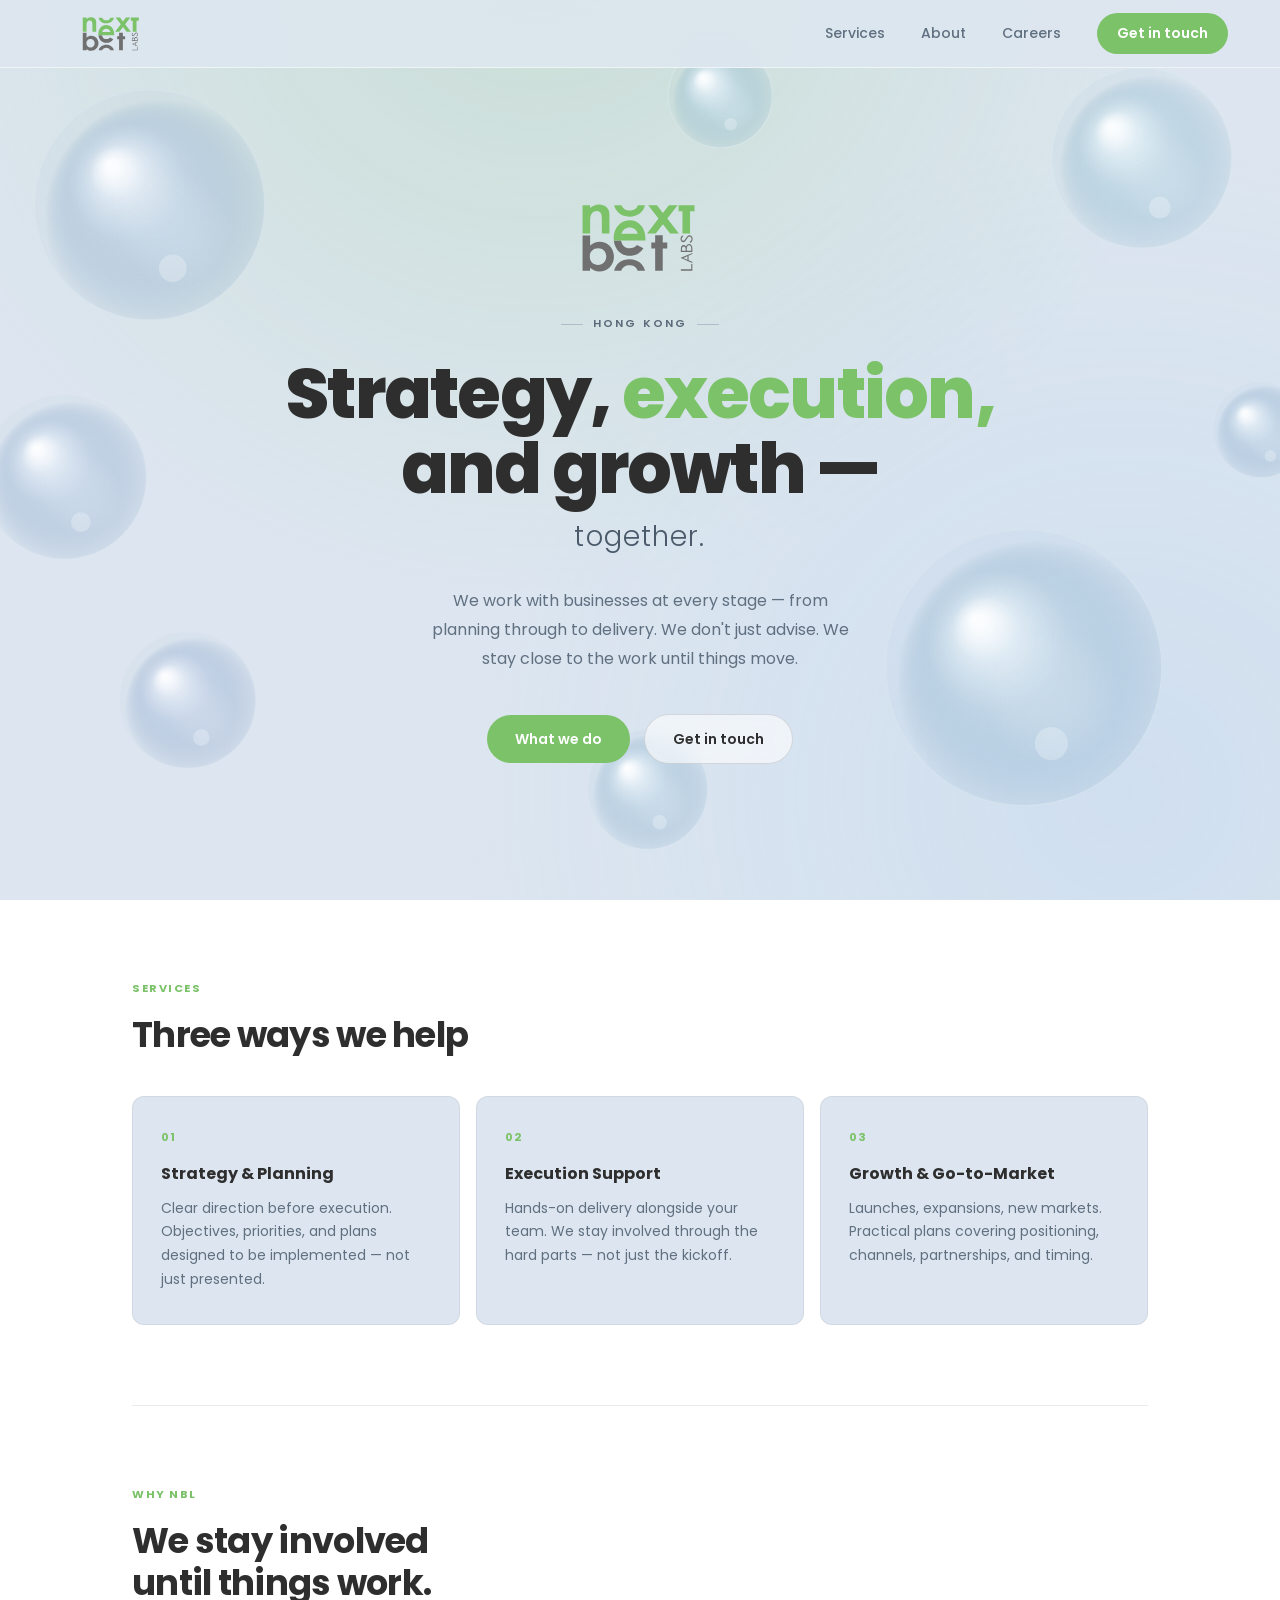
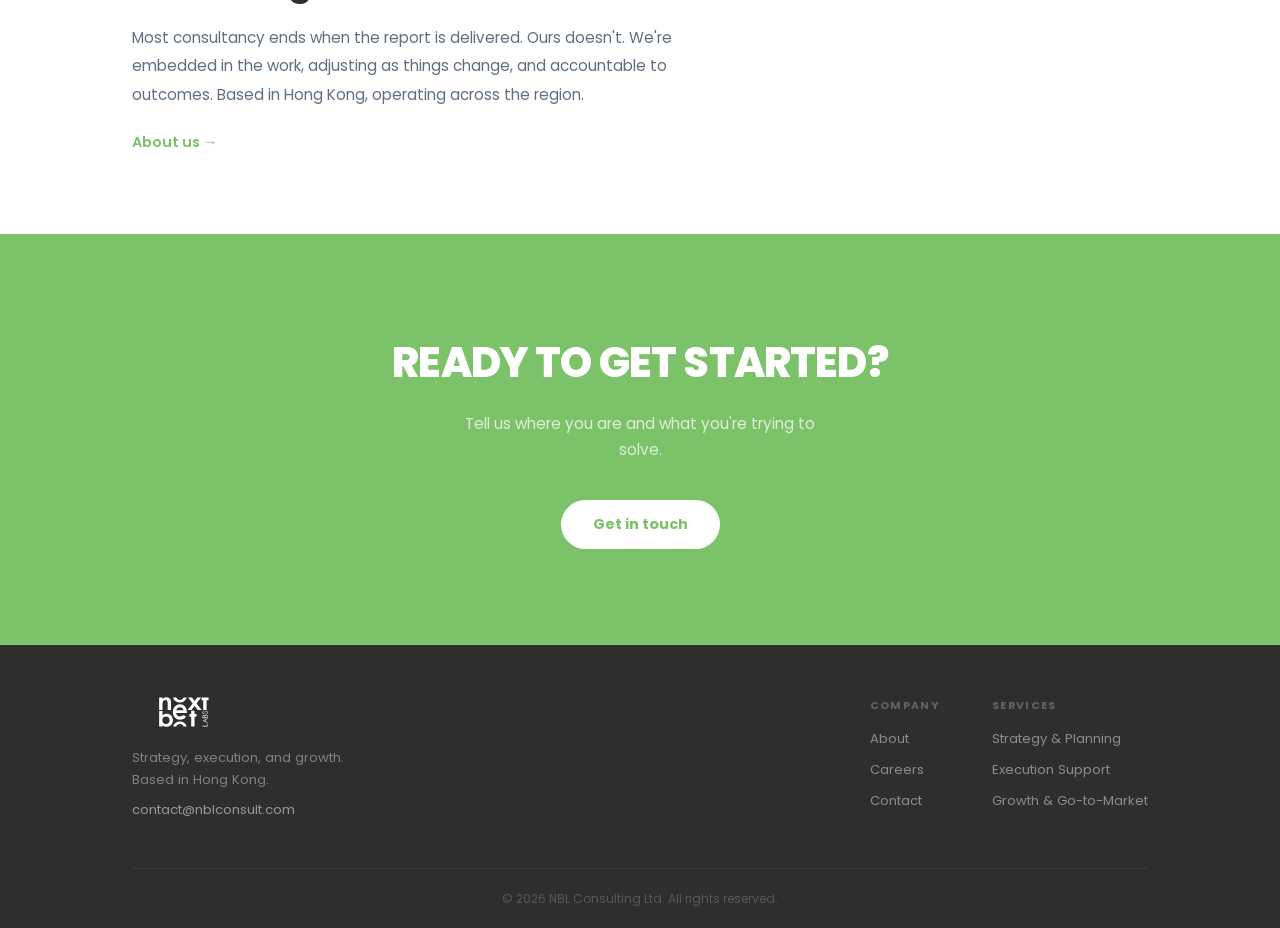
==== index.html @ bd7c8e40 "Update logo path to local assets" ====
<!DOCTYPE html>
<html lang="en">
<head>
<meta charset="UTF-8">
<meta name="viewport" content="width=device-width, initial-scale=1.0">
<title>NBL Consulting — Strategy, Execution & Growth</title>
<link rel="preconnect" href="https://fonts.googleapis.com">
<link href="https://fonts.googleapis.com/css2?family=Poppins:wght@300;400;500;600;700;800&display=swap" rel="stylesheet">
<style>
*, *::before, *::after { box-sizing: border-box; margin: 0; padding: 0; }
html { font-size: 16px; scroll-behavior: smooth; }
:root {
  --green: #7BC269;
  --green-dark: #5da64f;
  --charcoal: #2e2e2e;
  --grey: #607080;
  --light-bg: #dde6f0;
  --border: rgba(0,0,0,0.08);
  --nav-h: 68px;
}
body {
  font-family: 'Poppins', -apple-system, BlinkMacSystemFont, sans-serif;
  background: #fff;
  color: var(--charcoal);
  -webkit-font-smoothing: antialiased;
  line-height: 1.6;
  overflow-x: hidden;
}
a { color: inherit; text-decoration: none; }

/* NAV */
.nav {
  position: fixed; top: 0; left: 0; right: 0;
  height: var(--nav-h); display: flex; align-items: center;
  justify-content: space-between; padding: 0 52px;
  background: rgba(221,230,240,0.88);
  backdrop-filter: blur(18px); -webkit-backdrop-filter: blur(18px);
  border-bottom: 1px solid rgba(255,255,255,0.55); z-index: 100;
}
.nav-logo img { height: 34px; width: auto; display: block; }
.nav-right { display: flex; align-items: center; gap: 36px; }
.nav-right a { font-size: 0.875rem; font-weight: 500; color: #607080; transition: color 0.2s; }
.nav-right a:hover, .nav-right a.active { color: var(--charcoal); }
.nav-cta {
  color: #fff !important; background: var(--green);
  padding: 9px 20px; border-radius: 50px; font-weight: 600 !important;
  transition: background 0.2s, transform 0.15s;
}
.nav-cta:hover { background: var(--green-dark) !important; transform: translateY(-1px); }
.nav-toggle {
  display: none; flex-direction: column; gap: 5px;
  background: none; border: none; cursor: pointer; padding: 4px;
}
.nav-toggle span { display: block; width: 22px; height: 2px; background: var(--charcoal); border-radius: 1px; transition: 0.3s; }
.mobile-menu {
  display: none; position: fixed; top: var(--nav-h); left: 0; right: 0;
  background: rgba(221,230,240,0.97); backdrop-filter: blur(18px);
  border-bottom: 1px solid var(--border);
  padding: 24px 32px; flex-direction: column; gap: 16px; z-index: 99;
}
.mobile-menu.open { display: flex; }
.mobile-menu a { font-size: 1rem; font-weight: 500; color: var(--charcoal); padding: 8px 0; border-bottom: 1px solid var(--border); }
.mobile-menu .nav-cta { display: inline-block; text-align: center; margin-top: 8px; border-radius: 50px; }

/* LAYOUT */
.wrap { max-width: 1120px; margin: 0 auto; padding: 0 52px; }

/* HERO */
.hero {
  position: relative; min-height: 100vh;
  padding-top: var(--nav-h); display: flex;
  align-items: center; text-align: center;
  background: var(--light-bg); overflow: hidden;
}
#bubble-canvas {
  position: absolute; inset: 0; width: 100%; height: 100%;
  pointer-events: none; z-index: 0;
}
.hero-inner {
  position: relative; z-index: 1; width: 100%;
  padding: 80px 0; display: flex; flex-direction: column; align-items: center;
}
.hero-logo { margin-bottom: 36px; }
.hero-logo img { height: 68px; width: auto; }
.hero-eyebrow {
  font-size: 11px; font-weight: 600; letter-spacing: 0.2em;
  text-transform: uppercase; color: #5a6a7a; margin-bottom: 24px;
  display: flex; align-items: center; gap: 10px;
}
.hero-eyebrow::before, .hero-eyebrow::after {
  content: ''; display: block; width: 22px; height: 1px; background: #8a9aaa; opacity: 0.5;
}
.hero h1 {
  font-size: clamp(2.4rem, 5.5vw, 4.4rem);
  font-weight: 800; line-height: 1.06;
  letter-spacing: -0.025em; color: var(--charcoal); margin-bottom: 8px;
}
.hero h1 em { font-style: normal; color: var(--green); }
.hero-together {
  display: block; font-size: clamp(1.1rem, 2.2vw, 1.8rem);
  font-weight: 300; color: #4a5a6a;
  letter-spacing: 0.04em; margin-bottom: 28px;
}
.hero p {
  font-size: 1rem; color: var(--grey);
  max-width: 440px; line-height: 1.8; margin-bottom: 40px;
}
.hero-links { display: flex; gap: 14px; align-items: center; justify-content: center; }
.btn-green {
  font-size: 0.875rem; font-weight: 600; color: #fff;
  background: var(--green); padding: 13px 28px; border-radius: 50px;
  transition: background 0.2s, transform 0.15s; display: inline-block;
}
.btn-green:hover { background: var(--green-dark); transform: translateY(-1px); }
.btn-outline {
  font-size: 0.875rem; font-weight: 600; color: var(--charcoal);
  background: rgba(255,255,255,0.6); border: 1px solid rgba(0,0,0,0.12);
  padding: 13px 28px; border-radius: 50px;
  transition: background 0.2s, transform 0.15s; display: inline-block;
  backdrop-filter: blur(8px);
}
.btn-outline:hover { background: rgba(255,255,255,0.92); transform: translateY(-1px); }

/* CONTENT */
.content-area { background: #fff; }
.section { padding: 80px 0; border-bottom: 1px solid var(--border); }
.section:last-of-type { border-bottom: none; }
.section-label {
  font-size: 0.7rem; font-weight: 700; letter-spacing: 0.14em;
  text-transform: uppercase; color: var(--green); margin-bottom: 16px;
}
.section h2 {
  font-size: clamp(1.5rem, 3vw, 2.2rem); font-weight: 700;
  letter-spacing: -0.02em; line-height: 1.2; color: var(--charcoal); margin-bottom: 20px;
}
.service-list { display: grid; grid-template-columns: repeat(3,1fr); gap: 16px; margin-top: 40px; }
.service-item {
  background: var(--light-bg); border: 1px solid rgba(0,0,0,0.06);
  padding: 32px 28px; border-radius: 12px;
  transition: transform 0.2s, box-shadow 0.2s; display: block;
}
.service-item:hover { transform: translateY(-3px); box-shadow: 0 12px 32px rgba(0,0,0,0.08); }
.service-num { font-size: 0.7rem; font-weight: 700; letter-spacing: 0.1em; color: var(--green); margin-bottom: 14px; }
.service-item h3 { font-size: 1rem; font-weight: 700; color: var(--charcoal); margin-bottom: 10px; }
.service-item p { font-size: 0.875rem; color: var(--grey); line-height: 1.7; }
.why-text { font-size: 0.95rem; color: var(--grey); line-height: 1.85; max-width: 560px; margin-bottom: 14px; }
.why-link { color: var(--green); font-weight: 600; font-size: 0.9rem; display: inline-block; margin-top: 8px; transition: opacity 0.2s; }
.why-link:hover { opacity: 0.75; }

/* CTA */
.cta-section { position: relative; background: var(--green); padding: 96px 0; text-align: center; overflow: hidden; }
.cta-inner { position: relative; z-index: 1; }
.cta-section h2 {
  font-size: clamp(1.8rem, 3.5vw, 2.6rem); font-weight: 800;
  color: #fff; letter-spacing: -0.02em; text-transform: uppercase; margin-bottom: 14px;
}
.cta-section p { color: rgba(255,255,255,0.75); font-size: 0.95rem; margin-bottom: 36px; max-width: 380px; margin-left: auto; margin-right: auto; line-height: 1.75; }
.btn-white {
  display: inline-block; background: #fff; color: var(--green);
  font-size: 0.9rem; font-weight: 700; padding: 13px 32px; border-radius: 50px;
  transition: opacity 0.2s, transform 0.15s;
}
.btn-white:hover { opacity: 0.92; transform: translateY(-1px); }

/* FOOTER */
.footer { background: var(--charcoal); padding: 52px 0 0; }
.footer-inner {
  display: flex; justify-content: space-between; align-items: flex-start;
  gap: 48px; padding-bottom: 48px;
  border-bottom: 1px solid rgba(255,255,255,0.08); flex-wrap: wrap;
}
.footer-logo img { height: 30px; width: auto; filter: brightness(0) invert(1); margin-bottom: 12px; }
.footer-brand p { color: rgba(255,255,255,0.4); font-size: 0.82rem; line-height: 1.7; max-width: 220px; }
.footer-brand a { color: rgba(255,255,255,0.5); font-size: 0.82rem; display: block; margin-top: 8px; transition: color 0.2s; }
.footer-brand a:hover { color: #fff; }
.footer-links { display: flex; gap: 52px; }
.footer-col { display: flex; flex-direction: column; gap: 10px; }
.footer-col-title { font-size: 0.68rem; font-weight: 700; letter-spacing: 0.12em; text-transform: uppercase; color: rgba(255,255,255,0.25); margin-bottom: 4px; }
.footer-col a { font-size: 0.82rem; color: rgba(255,255,255,0.45); transition: color 0.2s; }
.footer-col a:hover { color: #fff; }
.footer-bottom { padding: 20px 0; text-align: center; font-size: 0.75rem; color: rgba(255,255,255,0.2); }

/* RESPONSIVE */
@media (max-width: 900px) {
  .nav { padding: 0 24px; }
  .nav-right a:not(.nav-cta) { display: none; }
  .nav-toggle { display: flex; }
  .wrap { padding: 0 24px; }
  .hero h1 { font-size: 2.2rem; }
  .hero-together { font-size: 1.1rem; }
  .service-list { grid-template-columns: 1fr; }
  .footer-inner { flex-direction: column; gap: 32px; }
  .footer-links { flex-direction: column; gap: 24px; }
}
</style>
</head>
<body>

<nav class="nav">
  <a href="index.html" class="nav-logo">
    <img src="assets/NBL-SVG-colour.svg" alt="NBL Consulting">
  </a>
  <div class="nav-right">
    <a href="services.html">Services</a>
    <a href="about.html">About</a>
    <a href="careers.html">Careers</a>
    <a href="contact.html" class="nav-cta">Get in touch</a>
  </div>
  <button class="nav-toggle" aria-label="Menu">
    <span></span><span></span><span></span>
  </button>
</nav>
<div class="mobile-menu">
  <a href="services.html">Services</a>
  <a href="about.html">About</a>
  <a href="careers.html">Careers</a>
  <a href="contact.html" class="nav-cta">Get in touch</a>
</div>

<section class="hero">
  <canvas id="bubble-canvas"></canvas>
  <div class="wrap">
    <div class="hero-inner">
      <div class="hero-logo">
        <img src="assets/NBL-SVG-colour.svg" alt="NBL Consulting">
      </div>
      <div class="hero-eyebrow">Hong Kong</div>
      <h1>Strategy, <em>execution,</em><br>and growth —</h1>
      <span class="hero-together">together.</span>
      <p>We work with businesses at every stage — from planning through to delivery. We don't just advise. We stay close to the work until things move.</p>
      <div class="hero-links">
        <a href="services.html" class="btn-green">What we do</a>
        <a href="contact.html" class="btn-outline">Get in touch</a>
      </div>
    </div>
  </div>
</section>

<div class="content-area">
  <div class="wrap">
    <section class="section">
      <div class="section-label">Services</div>
      <h2>Three ways we help</h2>
      <div class="service-list">
        <a href="services.html#strategy" class="service-item">
          <div class="service-num">01</div>
          <h3>Strategy & Planning</h3>
          <p>Clear direction before execution. Objectives, priorities, and plans designed to be implemented — not just presented.</p>
        </a>
        <a href="services.html#execution" class="service-item">
          <div class="service-num">02</div>
          <h3>Execution Support</h3>
          <p>Hands-on delivery alongside your team. We stay involved through the hard parts — not just the kickoff.</p>
        </a>
        <a href="services.html#growth" class="service-item">
          <div class="service-num">03</div>
          <h3>Growth & Go-to-Market</h3>
          <p>Launches, expansions, new markets. Practical plans covering positioning, channels, partnerships, and timing.</p>
        </a>
      </div>
    </section>

    <section class="section">
      <div class="section-label">Why NBL</div>
      <h2>We stay involved<br>until things work.</h2>
      <p class="why-text">Most consultancy ends when the report is delivered. Ours doesn't. We're embedded in the work, adjusting as things change, and accountable to outcomes. Based in Hong Kong, operating across the region.</p>
      <a href="about.html" class="why-link">About us →</a>
    </section>
  </div>
</div>

<section class="cta-section">
  <div class="wrap cta-inner">
    <h2>Ready to get started?</h2>
    <p>Tell us where you are and what you're trying to solve.</p>
    <a href="contact.html" class="btn-white">Get in touch</a>
  </div>
</section>

<footer class="footer">
  <div class="wrap">
    <div class="footer-inner">
      <div class="footer-brand">
        <div class="footer-logo">
          <img src="assets/NBL-SVG-colour.svg" alt="NBL Consulting">
        </div>
        <p>Strategy, execution, and growth.<br>Based in Hong Kong.</p>
        <a href="mailto:contact@nblconsult.com">contact@nblconsult.com</a>
      </div>
      <div class="footer-links">
        <div class="footer-col">
          <div class="footer-col-title">Company</div>
          <a href="about.html">About</a>
          <a href="careers.html">Careers</a>
          <a href="contact.html">Contact</a>
        </div>
        <div class="footer-col">
          <div class="footer-col-title">Services</div>
          <a href="services.html#strategy">Strategy & Planning</a>
          <a href="services.html#execution">Execution Support</a>
          <a href="services.html#growth">Growth & Go-to-Market</a>
        </div>
      </div>
    </div>
    <div class="footer-bottom">&copy; 2026 NBL Consulting Ltd. All rights reserved.</div>
  </div>
</footer>

<script>
(function() {
  const canvas = document.getElementById('bubble-canvas');
  const ctx = canvas.getContext('2d');
  const hero = canvas.parentElement;

  function resize() {
    canvas.width = hero.offsetWidth;
    canvas.height = hero.offsetHeight;
  }
  resize();
  window.addEventListener('resize', resize);

  const W = () => canvas.width;
  const H = () => canvas.height;

  const bubbles = [
    { px:0.10, py:0.18, r:115, ax:0.055, ay:0.048, fx:0.70, fy:0.82, phx:0.0,  phy:1.1,  hue:210 },
    { px:0.86, py:0.13, r:90,  ax:0.048, ay:0.065, fx:0.92, fy:0.62, phx:2.0,  phy:0.5,  hue:200 },
    { px:0.76, py:0.72, r:138, ax:0.040, ay:0.058, fx:0.62, fy:1.02, phx:1.2,  phy:2.3,  hue:205 },
    { px:0.18, py:0.74, r:68,  ax:0.075, ay:0.042, fx:1.12, fy:0.72, phx:3.1,  phy:0.8,  hue:215 },
    { px:0.50, py:0.05, r:52,  ax:0.068, ay:0.088, fx:0.82, fy:1.22, phx:1.6,  phy:1.9,  hue:200 },
    { px:0.93, py:0.50, r:48,  ax:0.058, ay:0.050, fx:1.22, fy:0.92, phx:0.7,  phy:3.2,  hue:208 },
    { px:0.03, py:0.48, r:82,  ax:0.050, ay:0.072, fx:0.72, fy:0.82, phx:2.4,  phy:0.4,  hue:212 },
    { px:0.42, py:0.88, r:60,  ax:0.088, ay:0.050, fx:1.02, fy:1.12, phx:0.9,  phy:2.7,  hue:205 },
  ];

  function drawBubble(x, y, r, hue) {
    const g = ctx.createRadialGradient(x - r*0.32, y - r*0.34, r*0.04, x + r*0.1, y + r*0.1, r*1.02);
    g.addColorStop(0.00, `hsla(${hue},55%,96%,0.96)`);
    g.addColorStop(0.25, `hsla(${hue},45%,86%,0.80)`);
    g.addColorStop(0.55, `hsla(${hue},40%,75%,0.52)`);
    g.addColorStop(0.80, `hsla(${hue},38%,65%,0.26)`);
    g.addColorStop(1.00, `hsla(${hue},35%,55%,0.04)`);
    ctx.beginPath(); ctx.arc(x, y, r, 0, Math.PI*2);
    ctx.fillStyle = g; ctx.fill();

    const shine = ctx.createRadialGradient(x - r*0.36, y - r*0.36, 0, x - r*0.2, y - r*0.2, r*0.52);
    shine.addColorStop(0.00, 'rgba(255,255,255,0.82)');
    shine.addColorStop(0.45, 'rgba(255,255,255,0.20)');
    shine.addColorStop(1.00, 'rgba(255,255,255,0.00)');
    ctx.beginPath(); ctx.arc(x, y, r, 0, Math.PI*2);
    ctx.fillStyle = shine; ctx.fill();

    const g2 = ctx.createRadialGradient(x + r*0.3, y + r*0.32, 0, x + r*0.2, y + r*0.2, r*0.5);
    g2.addColorStop(0, `hsla(${hue},60%,92%,0.26)`);
    g2.addColorStop(1, 'rgba(255,255,255,0)');
    ctx.beginPath(); ctx.arc(x, y, r, 0, Math.PI*2);
    ctx.fillStyle = g2; ctx.fill();

    ctx.beginPath(); ctx.arc(x, y, r, 0, Math.PI*2);
    ctx.strokeStyle = `hsla(${hue},40%,90%,0.5)`;
    ctx.lineWidth = 1.2; ctx.stroke();

    ctx.beginPath(); ctx.arc(x + r*0.2, y + r*0.55, r*0.12, 0, Math.PI*2);
    ctx.fillStyle = 'rgba(255,255,255,0.26)'; ctx.fill();
  }

  function drawGlow() {
    const g1 = ctx.createRadialGradient(W()*0.42, -H()*0.08, 0, W()*0.42, -H()*0.08, W()*0.52);
    g1.addColorStop(0, 'rgba(123,194,105,0.20)');
    g1.addColorStop(1, 'rgba(123,194,105,0)');
    ctx.fillStyle = g1; ctx.fillRect(0, 0, W(), H());

    const g2 = ctx.createRadialGradient(W()*0.88, H()*0.88, 0, W()*0.88, H()*0.88, W()*0.52);
    g2.addColorStop(0, 'rgba(140,190,240,0.16)');
    g2.addColorStop(1, 'rgba(140,190,240,0)');
    ctx.fillStyle = g2; ctx.fillRect(0, 0, W(), H());
  }

  let t = 0;
  function frame() {
    ctx.clearRect(0, 0, W(), H());
    t += 0.007;
    drawGlow();
    bubbles.forEach(b => {
      const x = b.px * W() + Math.sin(t * b.fx + b.phx) * b.ax * W();
      const y = b.py * H() + Math.sin(t * b.fy + b.phy) * b.ay * H();
      drawBubble(x, y, b.r, b.hue);
    });
    requestAnimationFrame(frame);
  }
  frame();
})();

const toggle = document.querySelector('.nav-toggle');
const menu = document.querySelector('.mobile-menu');
if (toggle && menu) {
  toggle.addEventListener('click', () => {
    const open = menu.classList.toggle('open');
    const [a,b,c] = toggle.querySelectorAll('span');
    if (open) {
      a.style.transform='rotate(45deg) translate(5px,5px)';
      b.style.opacity='0';
      c.style.transform='rotate(-45deg) translate(5px,-5px)';
    } else { [a,b,c].forEach(s=>s.style=''); }
  });
  menu.querySelectorAll('a').forEach(a=>a.addEventListener('click',()=>{
    menu.classList.remove('open');
    toggle.querySelectorAll('span').forEach(s=>s.style='');
  }));
}
</script>
</body>
</html>
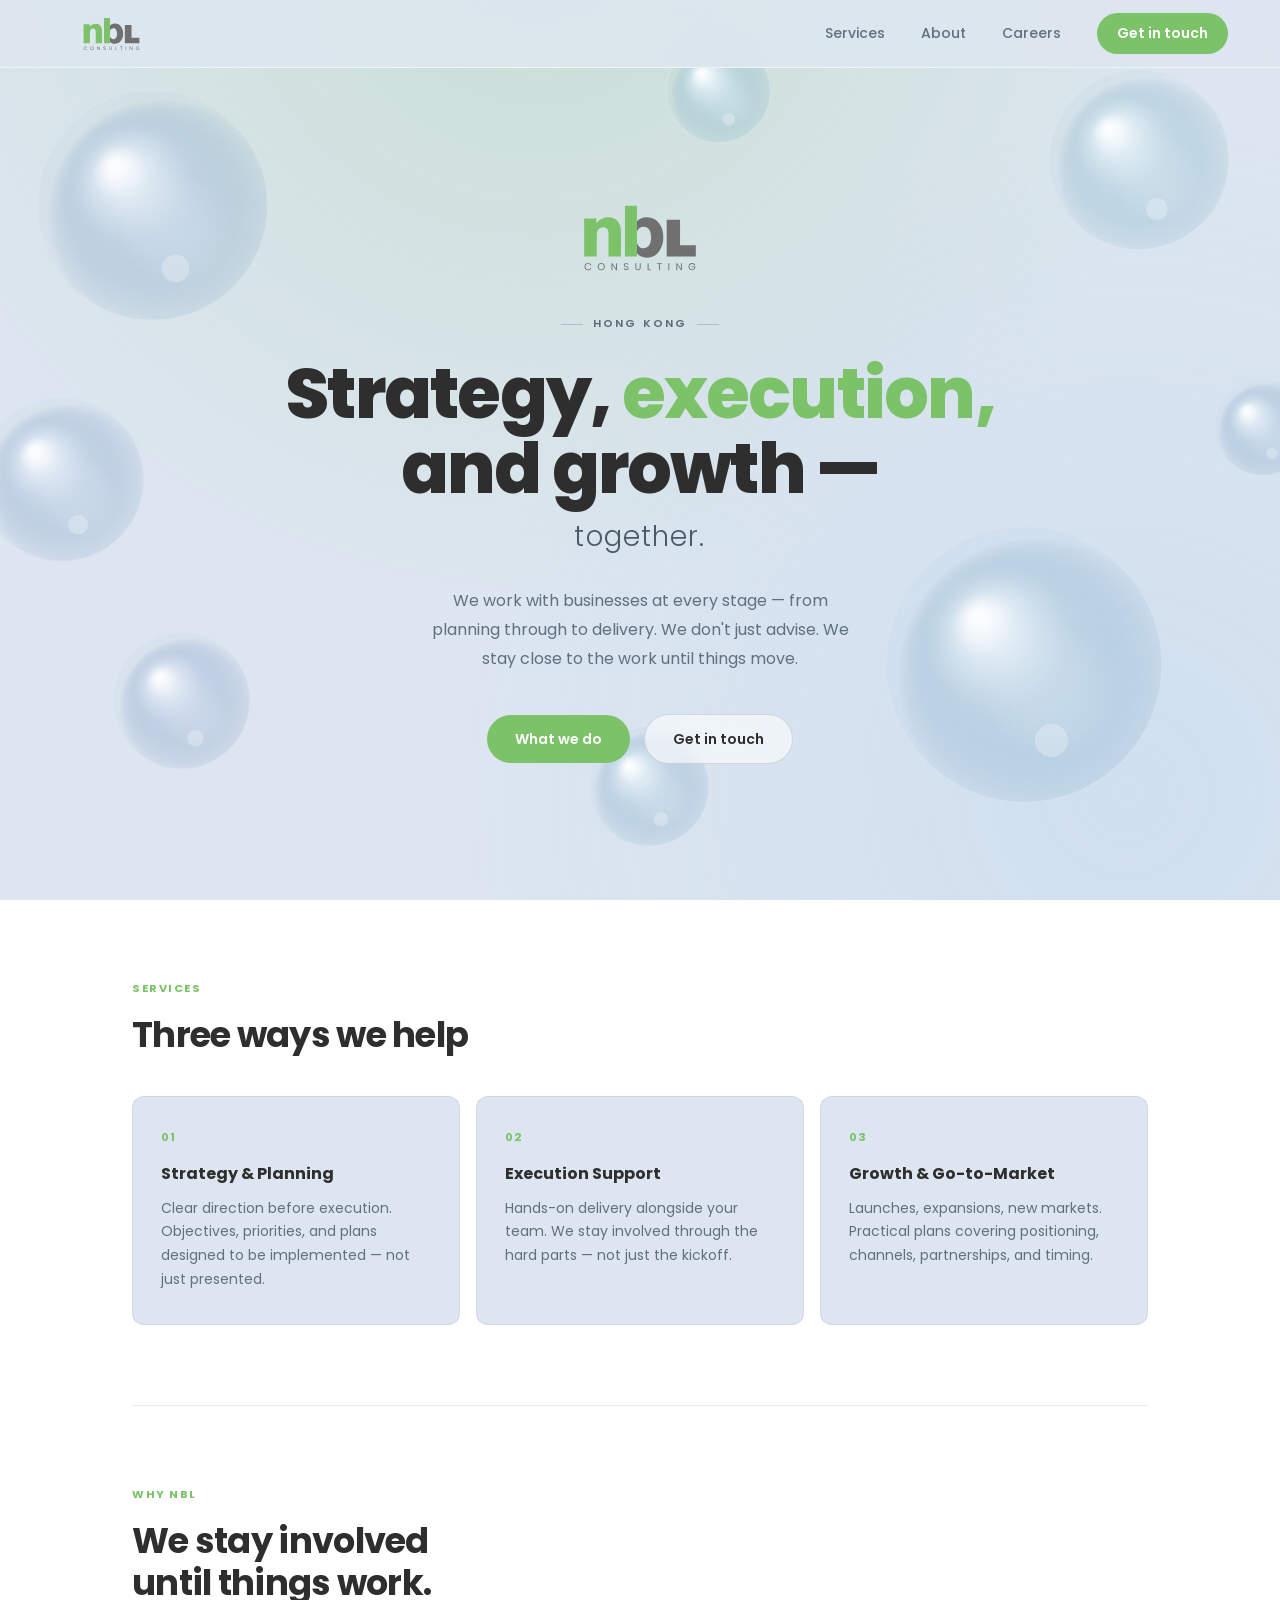
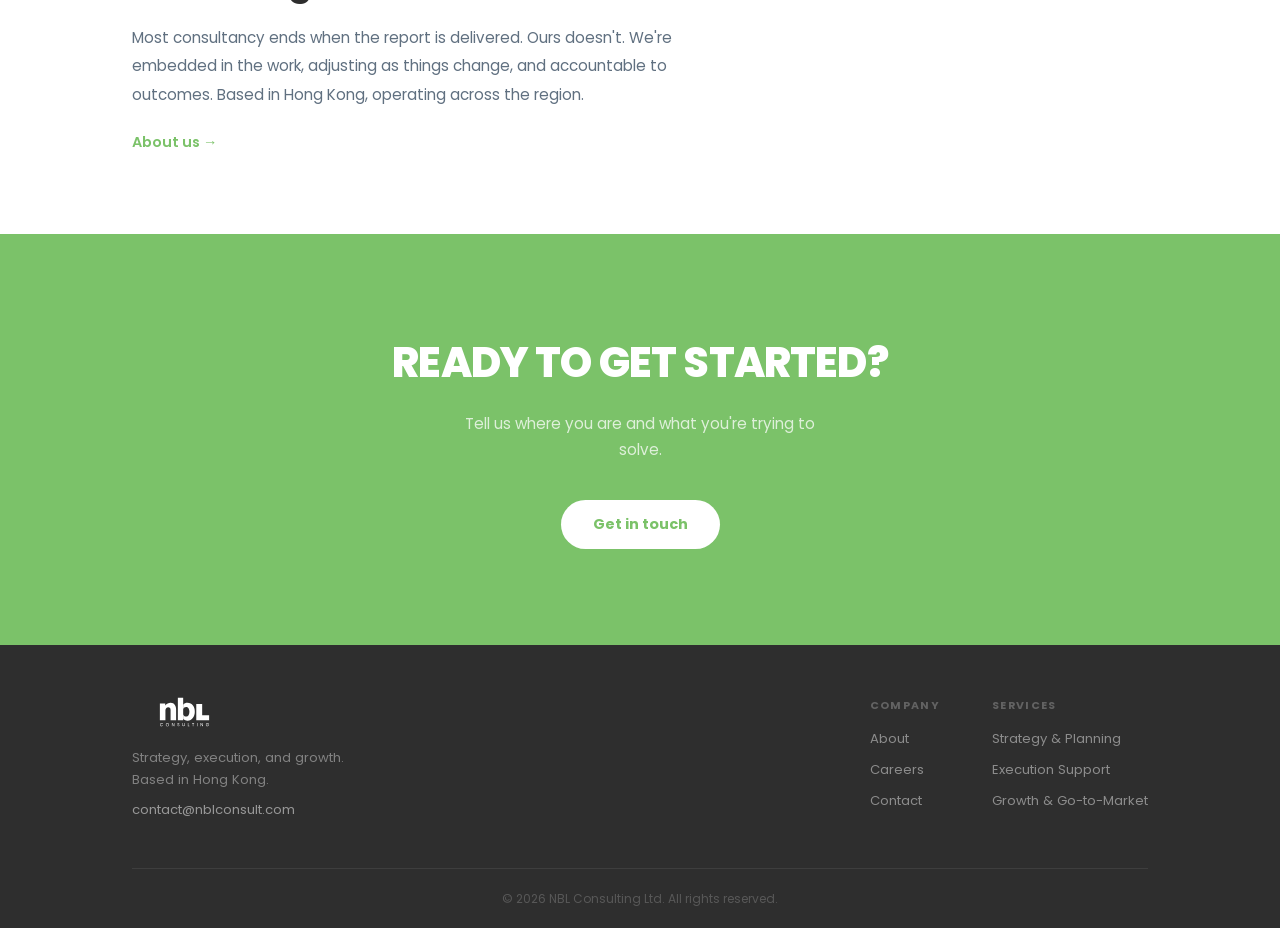
==== commit 7e0de9d3: "Fix logo path to absolute /assets/" ====
--- a/index.html
+++ b/index.html
@@ -198,7 +198,7 @@
 
 <nav class="nav">
   <a href="index.html" class="nav-logo">
-    <img src="assets/NBL-SVG-colour.svg" alt="NBL Consulting">
+    <img src="/assets/NBL-SVG-colour.svg" alt="NBL Consulting">
   </a>
   <div class="nav-right">
     <a href="services.html">Services</a>
@@ -222,7 +222,7 @@
   <div class="wrap">
     <div class="hero-inner">
       <div class="hero-logo">
-        <img src="assets/NBL-SVG-colour.svg" alt="NBL Consulting">
+        <img src="/assets/NBL-SVG-colour.svg" alt="NBL Consulting">
       </div>
       <div class="hero-eyebrow">Hong Kong</div>
       <h1>Strategy, <em>execution,</em><br>and growth —</h1>
@@ -282,7 +282,7 @@
     <div class="footer-inner">
       <div class="footer-brand">
         <div class="footer-logo">
-          <img src="assets/NBL-SVG-colour.svg" alt="NBL Consulting">
+          <img src="/assets/NBL-SVG-colour.svg" alt="NBL Consulting">
         </div>
         <p>Strategy, execution, and growth.<br>Based in Hong Kong.</p>
         <a href="mailto:contact@nblconsult.com">contact@nblconsult.com</a>
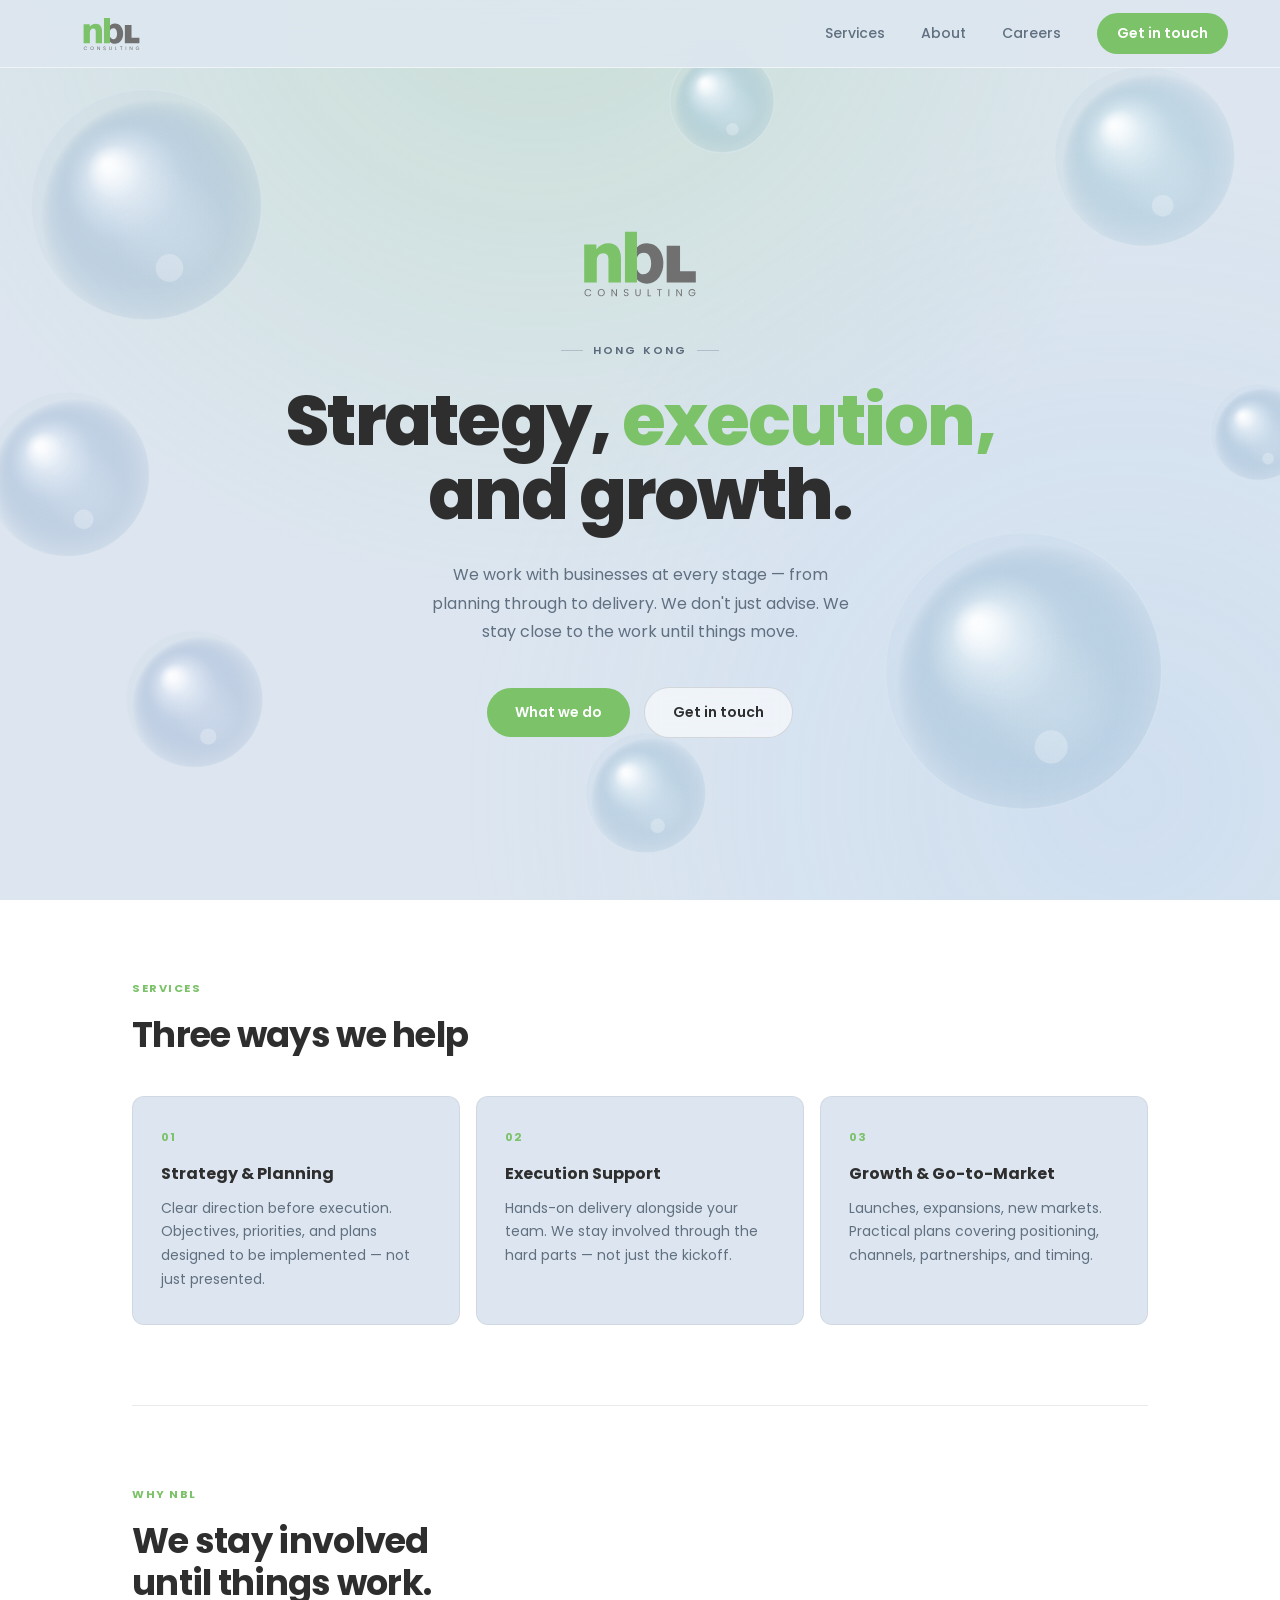
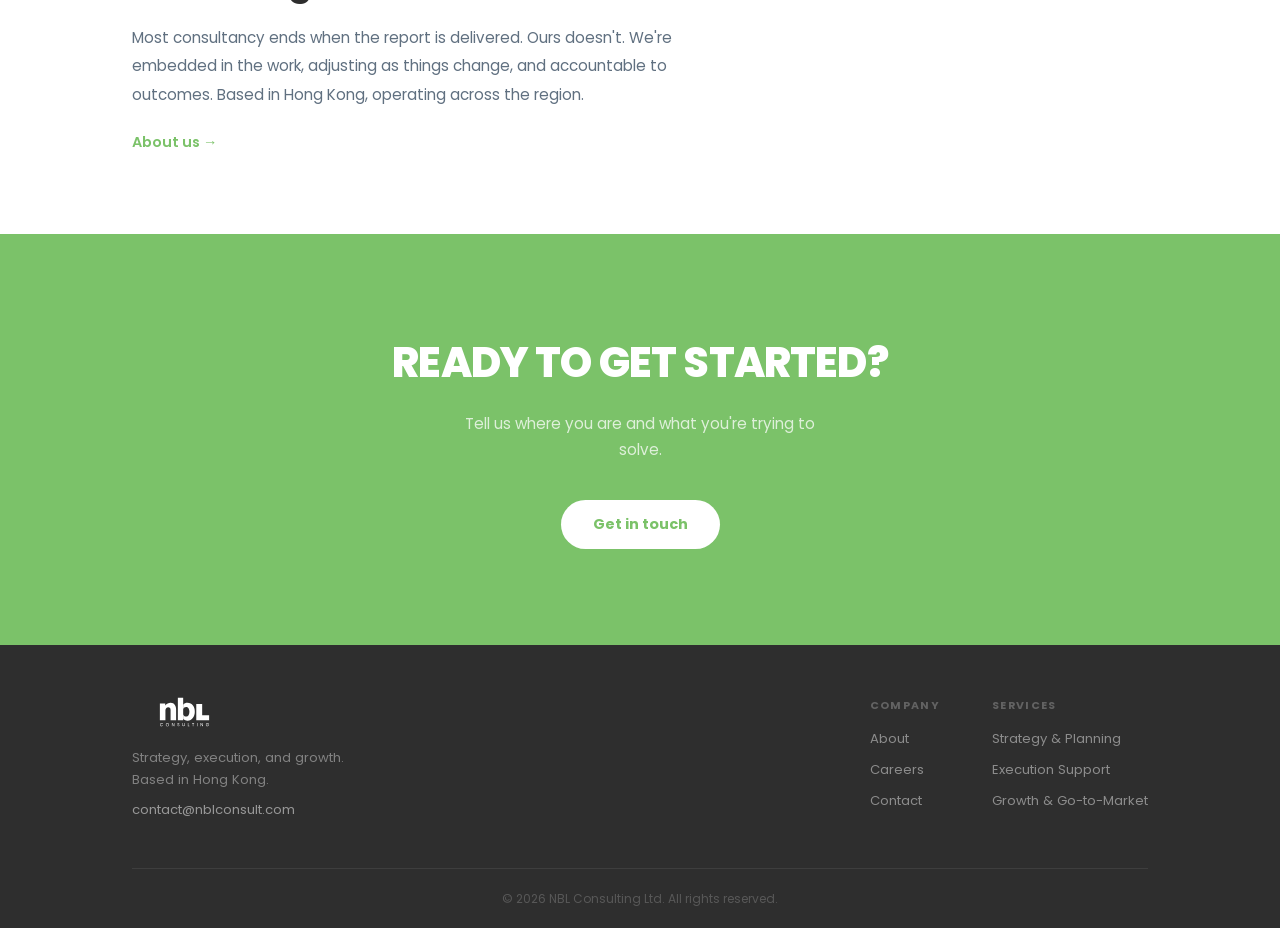
==== commit 9e8709f5: "Remove '— together.' from hero heading" ====
--- a/index.html
+++ b/index.html
@@ -93,14 +93,9 @@
 .hero h1 {
   font-size: clamp(2.4rem, 5.5vw, 4.4rem);
   font-weight: 800; line-height: 1.06;
-  letter-spacing: -0.025em; color: var(--charcoal); margin-bottom: 8px;
+  letter-spacing: -0.025em; color: var(--charcoal); margin-bottom: 28px;
 }
 .hero h1 em { font-style: normal; color: var(--green); }
-.hero-together {
-  display: block; font-size: clamp(1.1rem, 2.2vw, 1.8rem);
-  font-weight: 300; color: #4a5a6a;
-  letter-spacing: 0.04em; margin-bottom: 28px;
-}
 .hero p {
   font-size: 1rem; color: var(--grey);
   max-width: 440px; line-height: 1.8; margin-bottom: 40px;
@@ -187,7 +182,6 @@
   .nav-toggle { display: flex; }
   .wrap { padding: 0 24px; }
   .hero h1 { font-size: 2.2rem; }
-  .hero-together { font-size: 1.1rem; }
   .service-list { grid-template-columns: 1fr; }
   .footer-inner { flex-direction: column; gap: 32px; }
   .footer-links { flex-direction: column; gap: 24px; }
@@ -225,8 +219,7 @@
         <img src="/assets/NBL-SVG-colour.svg" alt="NBL Consulting">
       </div>
       <div class="hero-eyebrow">Hong Kong</div>
-      <h1>Strategy, <em>execution,</em><br>and growth —</h1>
-      <span class="hero-together">together.</span>
+      <h1>Strategy, <em>execution,</em><br>and growth.</h1>
       <p>We work with businesses at every stage — from planning through to delivery. We don't just advise. We stay close to the work until things move.</p>
       <div class="hero-links">
         <a href="services.html" class="btn-green">What we do</a>
@@ -410,4 +403,4 @@
 }
 </script>
 </body>
-</html>+</html>
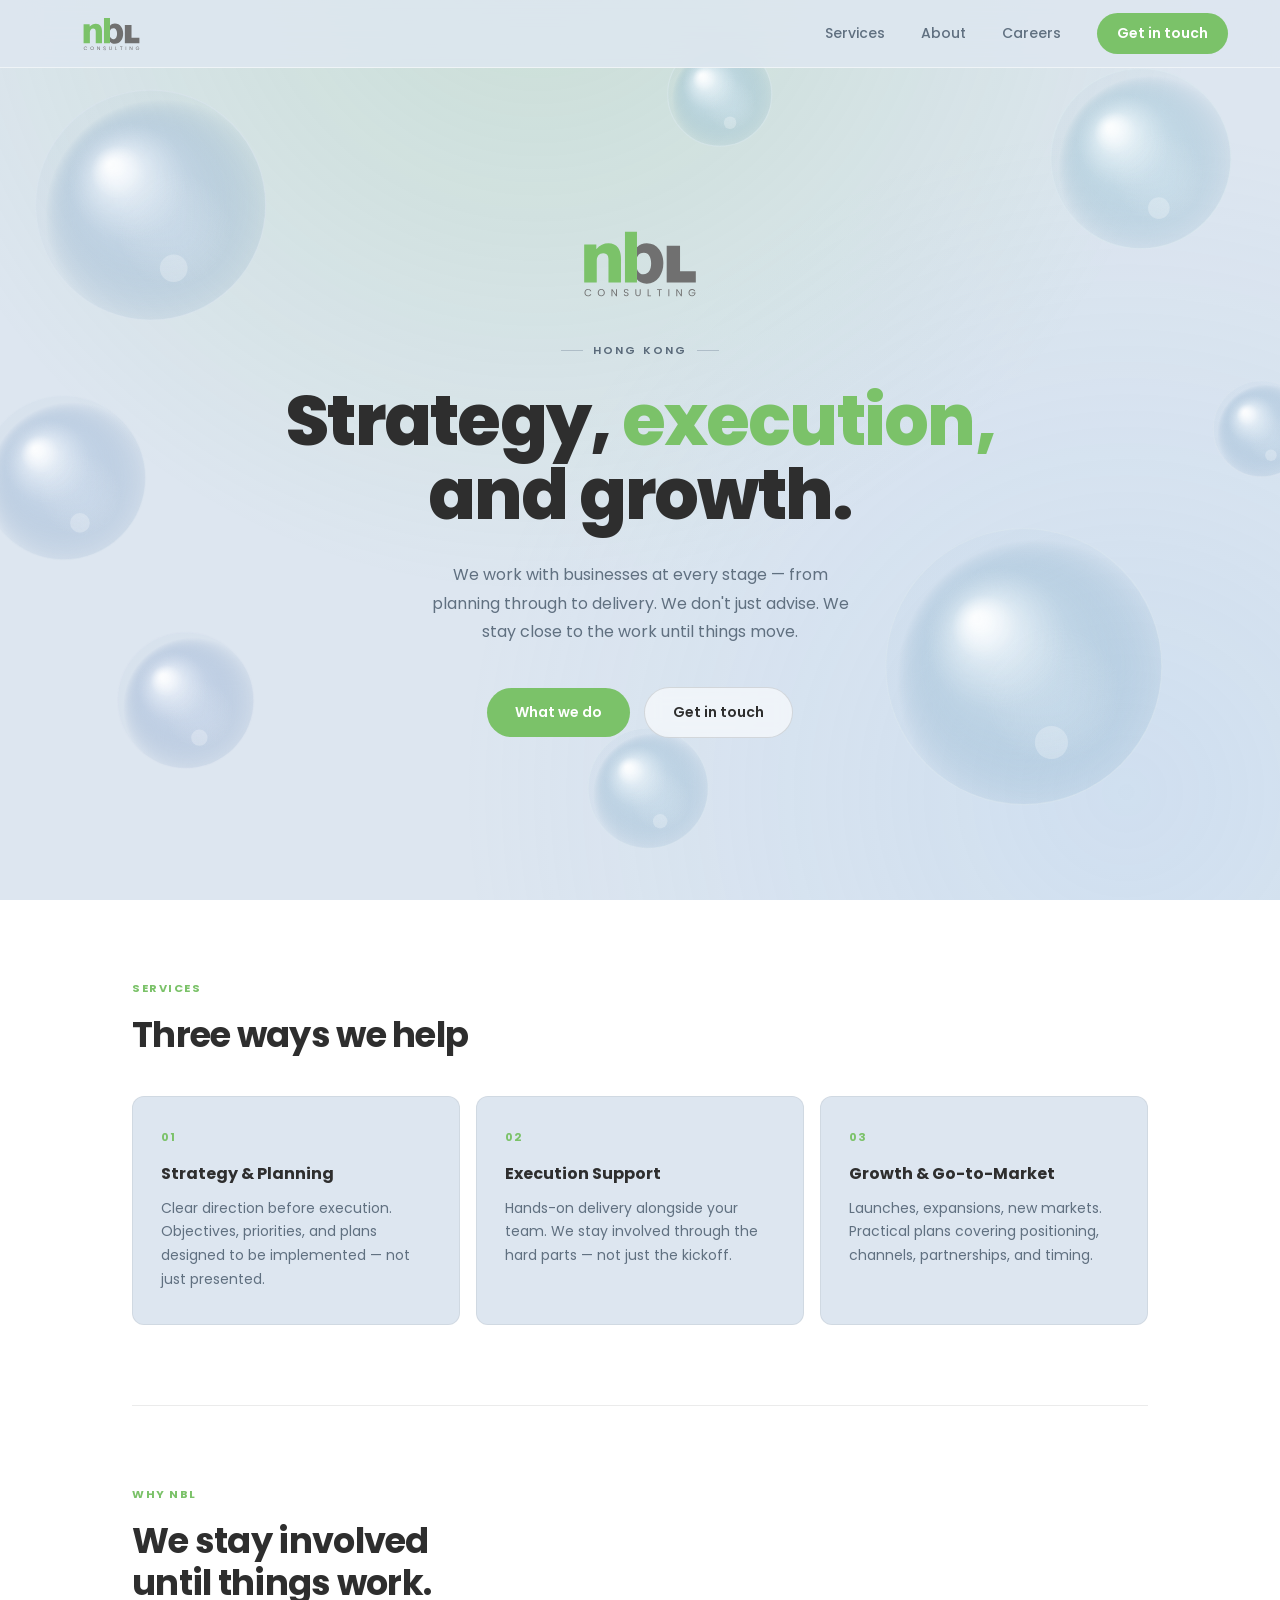
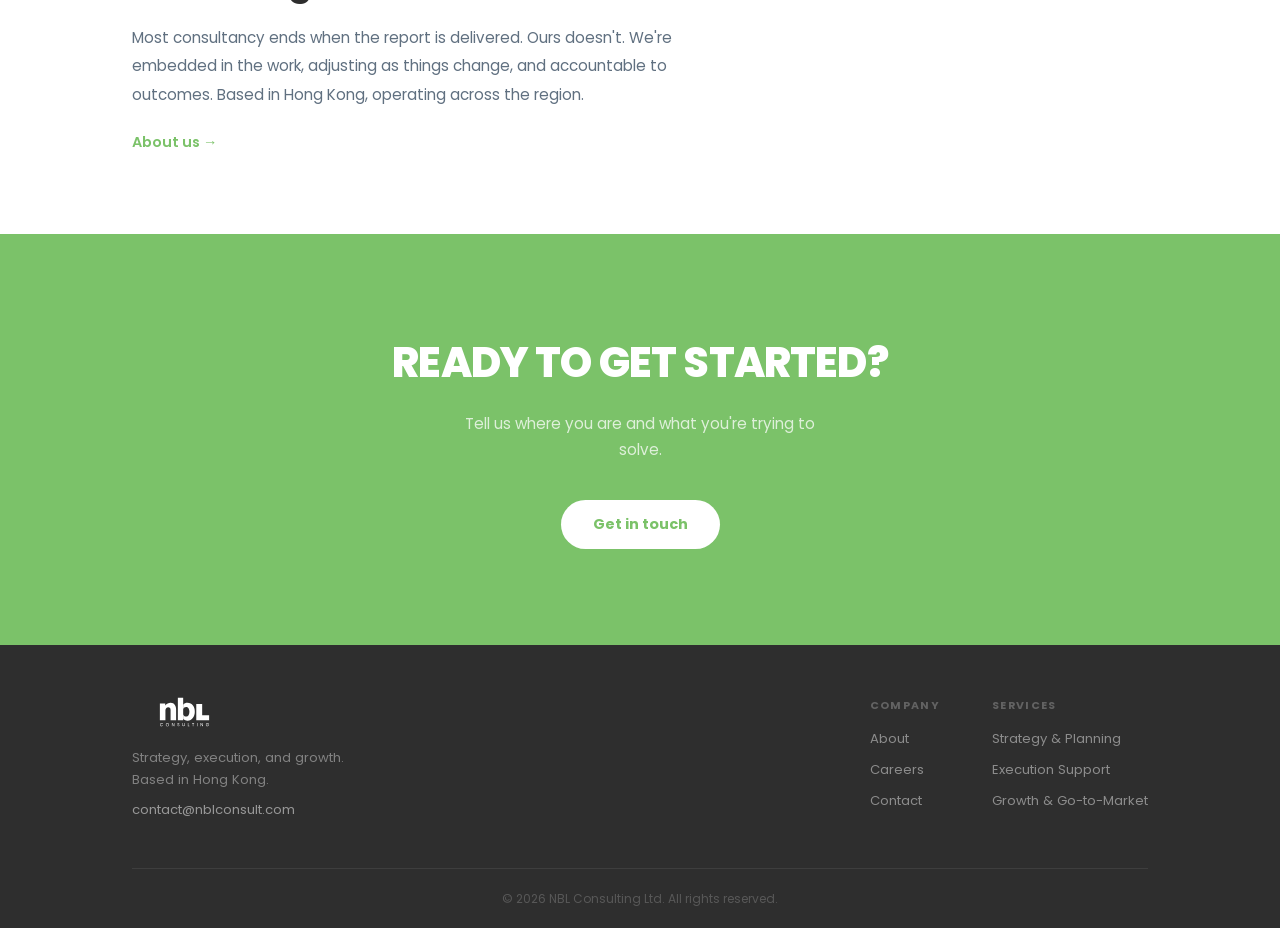
==== commit d303a356: "Add favicon links to index.html" ====
--- a/index.html
+++ b/index.html
@@ -3,6 +3,9 @@
 <head>
 <meta charset="UTF-8">
 <meta name="viewport" content="width=device-width, initial-scale=1.0">
+  <link rel="icon" type="image/x-icon" href="/favicon.ico">
+<link rel="icon" type="image/png" sizes="32x32" href="/assets/favicon-32x32.png">
+<link rel="icon" type="image/png" sizes="16x16" href="/assets/favicon-16x16.png">
 <title>NBL Consulting — Strategy, Execution & Growth</title>
 <link rel="preconnect" href="https://fonts.googleapis.com">
 <link href="https://fonts.googleapis.com/css2?family=Poppins:wght@300;400;500;600;700;800&display=swap" rel="stylesheet">
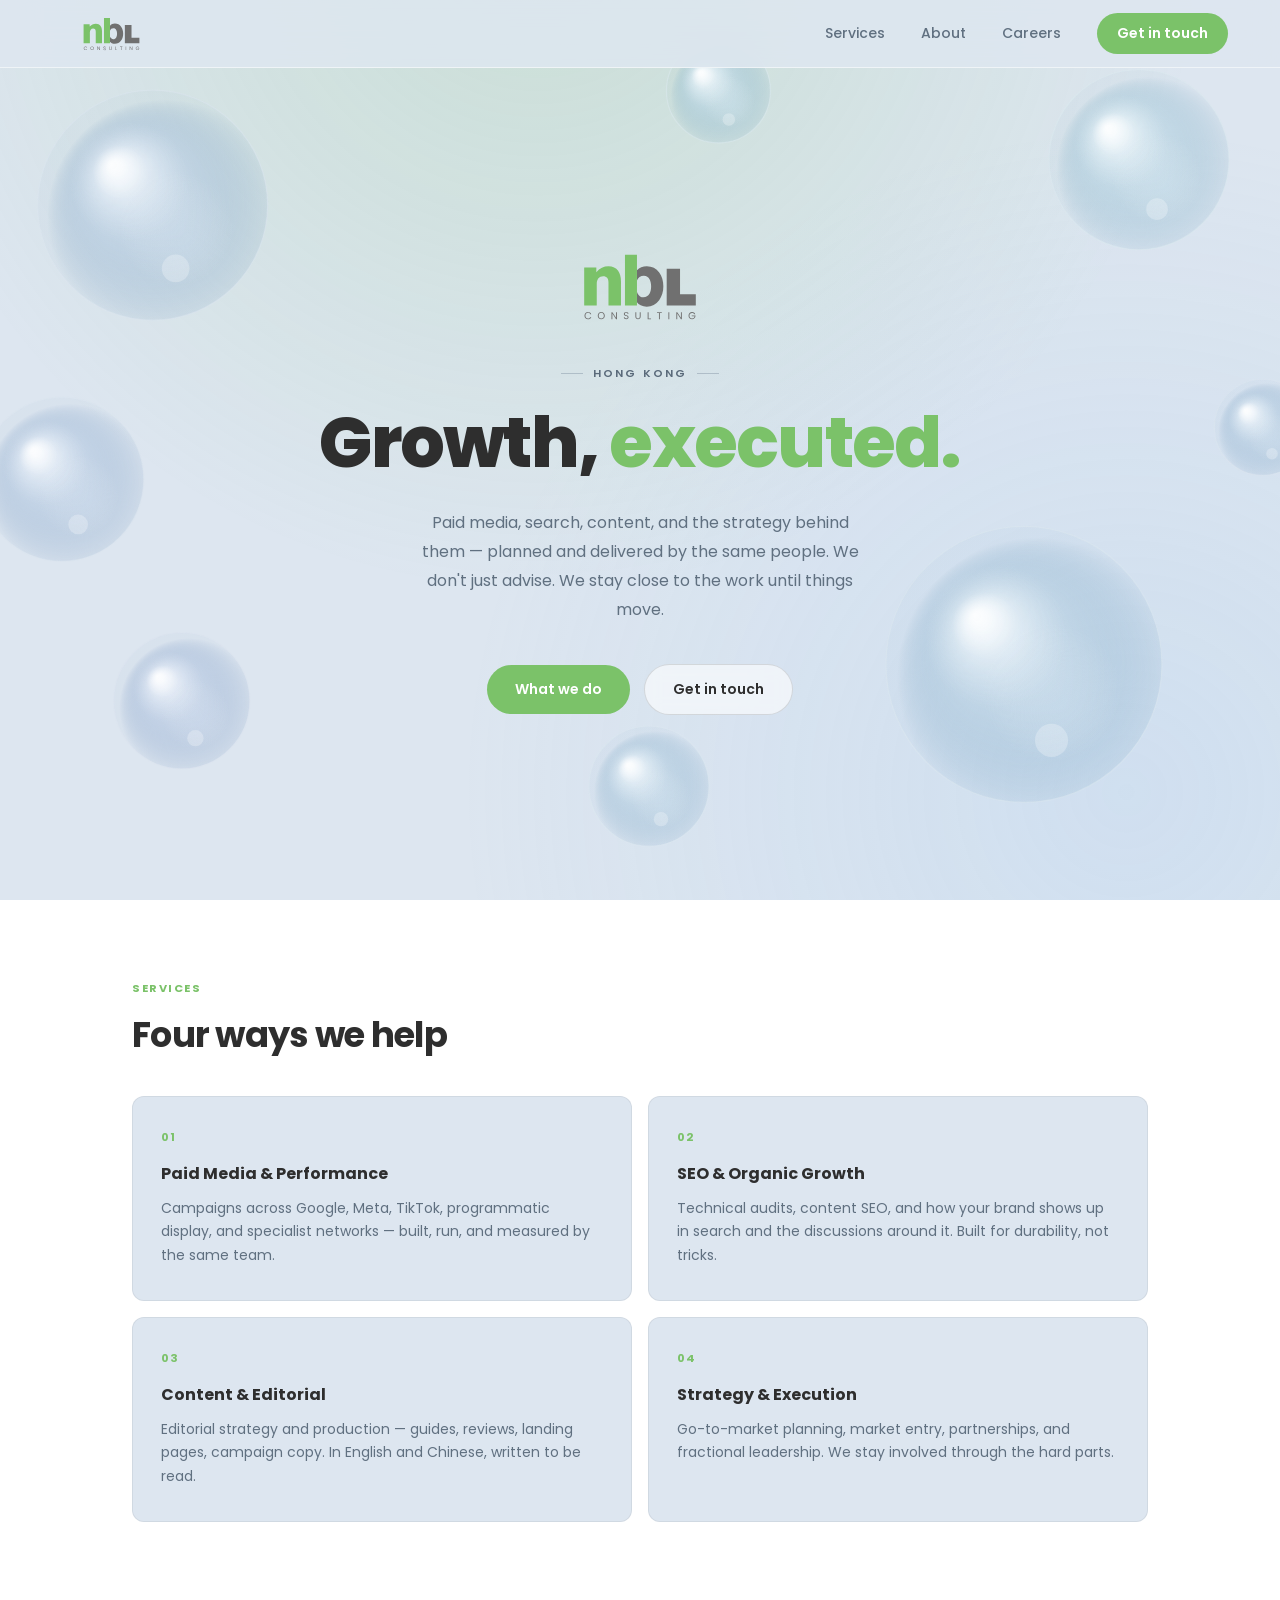
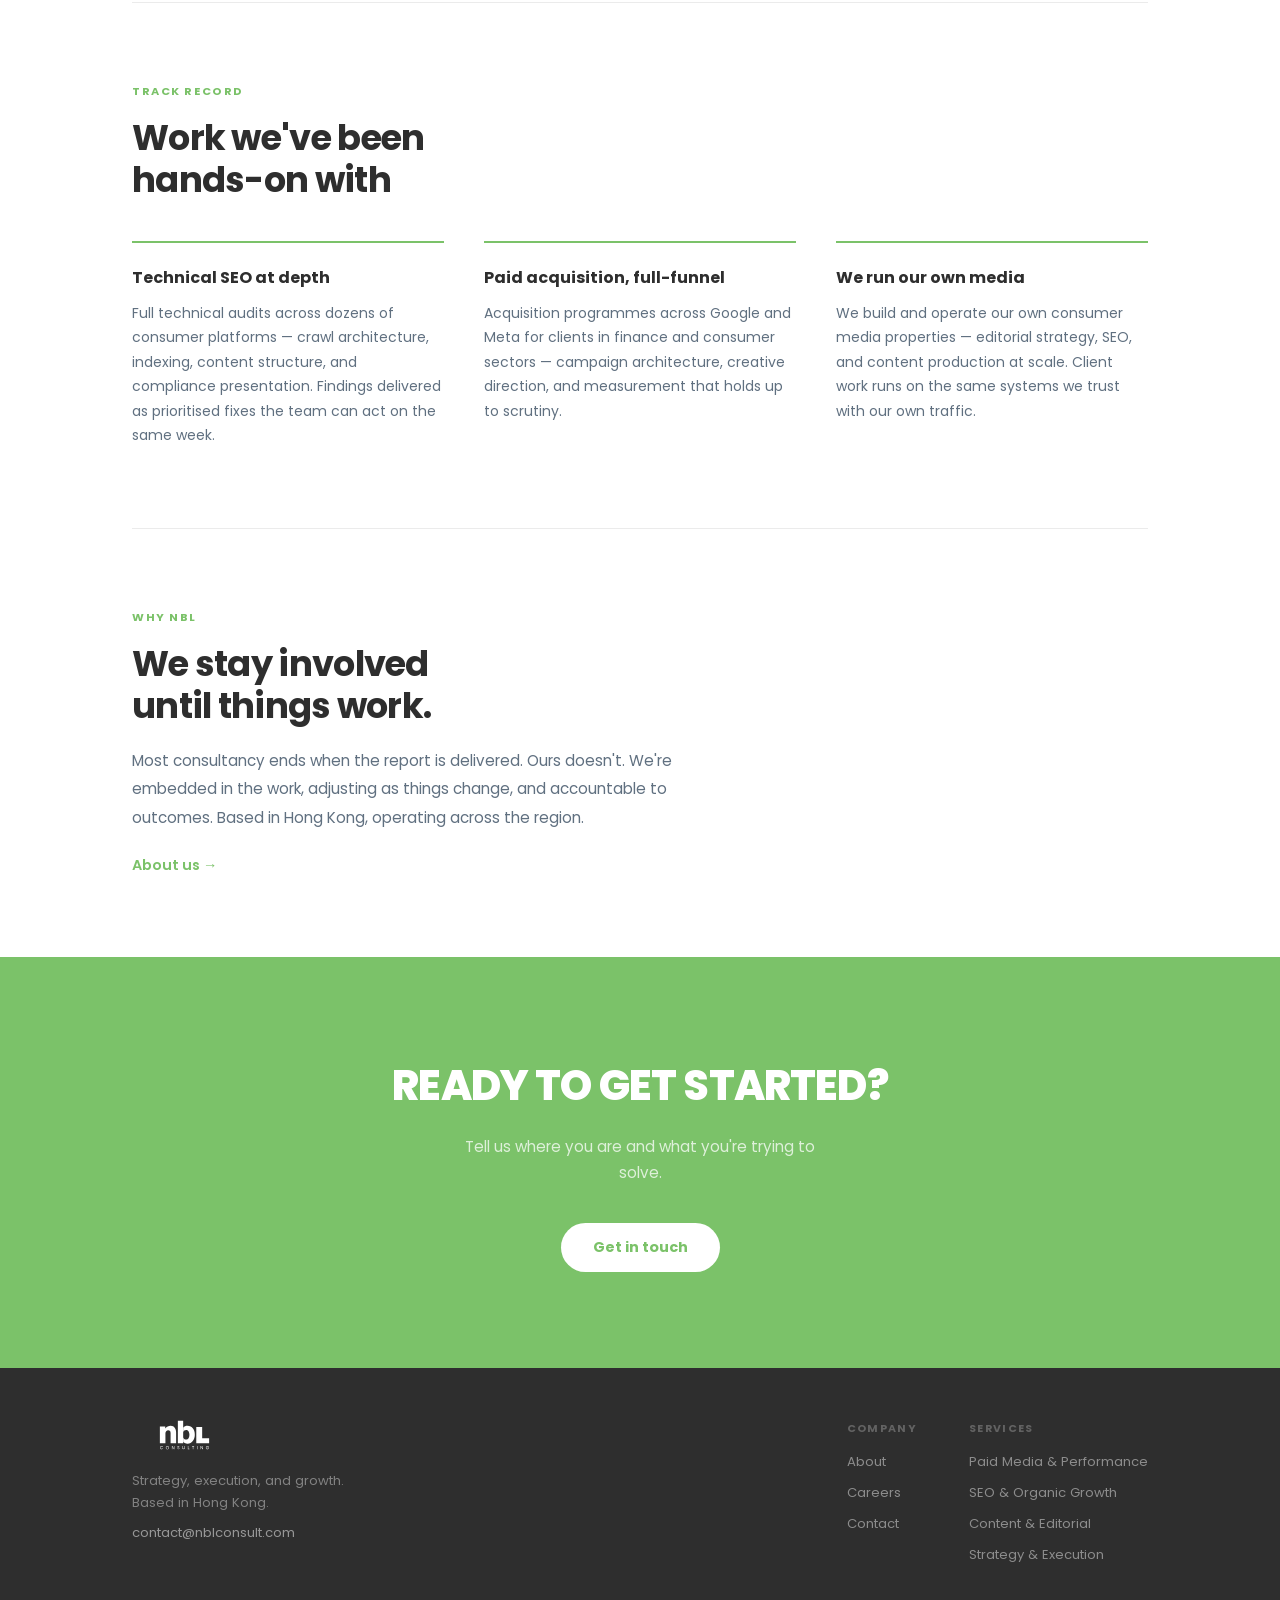
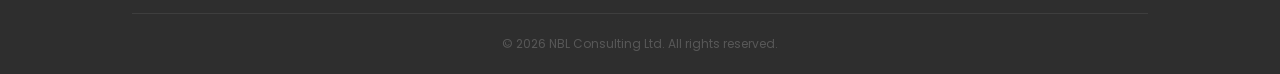
==== commit a0692db1: "Reposition site around full service offering: paid media, SEO, content, strategy - Services page res" ====
--- a/index.html
+++ b/index.html
@@ -6,7 +6,31 @@
   <link rel="icon" type="image/x-icon" href="/favicon.ico">
 <link rel="icon" type="image/png" sizes="32x32" href="/assets/favicon-32x32.png">
 <link rel="icon" type="image/png" sizes="16x16" href="/assets/favicon-16x16.png">
-<title>NBL Consulting — Strategy, Execution & Growth</title>
+<title>NBL Consulting — Paid Media, SEO, Content & Strategy</title>
+<meta name="description" content="Hong Kong consultancy that plans and delivers growth hands-on: paid media across Google, Meta, TikTok and programmatic, technical SEO, content production, and go-to-market strategy.">
+<link rel="canonical" href="https://nblconsult.com/">
+<meta property="og:type" content="website">
+<meta property="og:site_name" content="NBL Consulting">
+<meta property="og:title" content="NBL Consulting — Paid Media, SEO, Content & Strategy">
+<meta property="og:description" content="Growth, executed. Paid media, SEO, content, and strategy — delivered by the people who do the work.">
+<meta property="og:url" content="https://nblconsult.com/">
+<script type="application/ld+json">
+{
+  "@context": "https://schema.org",
+  "@type": "ProfessionalService",
+  "name": "NBL Consulting",
+  "url": "https://nblconsult.com/",
+  "email": "contact@nblconsult.com",
+  "description": "Hong Kong consultancy delivering paid media, SEO, content, and growth strategy hands-on.",
+  "address": {
+    "@type": "PostalAddress",
+    "addressRegion": "Hong Kong",
+    "addressCountry": "HK"
+  },
+  "areaServed": "Asia-Pacific",
+  "knowsAbout": ["Paid media", "Search engine optimisation", "Content marketing", "Go-to-market strategy"]
+}
+</script>
 <link rel="preconnect" href="https://fonts.googleapis.com">
 <link href="https://fonts.googleapis.com/css2?family=Poppins:wght@300;400;500;600;700;800&display=swap" rel="stylesheet">
 <style>
@@ -131,7 +155,7 @@
   font-size: clamp(1.5rem, 3vw, 2.2rem); font-weight: 700;
   letter-spacing: -0.02em; line-height: 1.2; color: var(--charcoal); margin-bottom: 20px;
 }
-.service-list { display: grid; grid-template-columns: repeat(3,1fr); gap: 16px; margin-top: 40px; }
+.service-list { display: grid; grid-template-columns: repeat(2,1fr); gap: 16px; margin-top: 40px; }
 .service-item {
   background: var(--light-bg); border: 1px solid rgba(0,0,0,0.06);
   padding: 32px 28px; border-radius: 12px;
@@ -141,6 +165,10 @@
 .service-num { font-size: 0.7rem; font-weight: 700; letter-spacing: 0.1em; color: var(--green); margin-bottom: 14px; }
 .service-item h3 { font-size: 1rem; font-weight: 700; color: var(--charcoal); margin-bottom: 10px; }
 .service-item p { font-size: 0.875rem; color: var(--grey); line-height: 1.7; }
+.proof-list { display: grid; grid-template-columns: repeat(3,1fr); gap: 40px; margin-top: 40px; }
+.proof-item { border-top: 2px solid var(--green); padding-top: 22px; }
+.proof-item h3 { font-size: 1rem; font-weight: 700; color: var(--charcoal); margin-bottom: 10px; }
+.proof-item p { font-size: 0.875rem; color: var(--grey); line-height: 1.75; }
 .why-text { font-size: 0.95rem; color: var(--grey); line-height: 1.85; max-width: 560px; margin-bottom: 14px; }
 .why-link { color: var(--green); font-weight: 600; font-size: 0.9rem; display: inline-block; margin-top: 8px; transition: opacity 0.2s; }
 .why-link:hover { opacity: 0.75; }
@@ -186,6 +214,7 @@
   .wrap { padding: 0 24px; }
   .hero h1 { font-size: 2.2rem; }
   .service-list { grid-template-columns: 1fr; }
+  .proof-list { grid-template-columns: 1fr; gap: 28px; }
   .footer-inner { flex-direction: column; gap: 32px; }
   .footer-links { flex-direction: column; gap: 24px; }
 }
@@ -194,24 +223,24 @@
 <body>
 
 <nav class="nav">
-  <a href="index.html" class="nav-logo">
+  <a href="/" class="nav-logo">
     <img src="/assets/NBL-SVG-colour.svg" alt="NBL Consulting">
   </a>
   <div class="nav-right">
-    <a href="services.html">Services</a>
-    <a href="about.html">About</a>
-    <a href="careers.html">Careers</a>
-    <a href="contact.html" class="nav-cta">Get in touch</a>
+    <a href="/services">Services</a>
+    <a href="/about">About</a>
+    <a href="/careers">Careers</a>
+    <a href="/contact" class="nav-cta">Get in touch</a>
   </div>
   <button class="nav-toggle" aria-label="Menu">
     <span></span><span></span><span></span>
   </button>
 </nav>
 <div class="mobile-menu">
-  <a href="services.html">Services</a>
-  <a href="about.html">About</a>
-  <a href="careers.html">Careers</a>
-  <a href="contact.html" class="nav-cta">Get in touch</a>
+  <a href="/services">Services</a>
+  <a href="/about">About</a>
+  <a href="/careers">Careers</a>
+  <a href="/contact" class="nav-cta">Get in touch</a>
 </div>
 
 <section class="hero">
@@ -222,11 +251,11 @@
         <img src="/assets/NBL-SVG-colour.svg" alt="NBL Consulting">
       </div>
       <div class="hero-eyebrow">Hong Kong</div>
-      <h1>Strategy, <em>execution,</em><br>and growth.</h1>
-      <p>We work with businesses at every stage — from planning through to delivery. We don't just advise. We stay close to the work until things move.</p>
+      <h1>Growth, <em>executed.</em></h1>
+      <p>Paid media, search, content, and the strategy behind them — planned and delivered by the same people. We don't just advise. We stay close to the work until things move.</p>
       <div class="hero-links">
-        <a href="services.html" class="btn-green">What we do</a>
-        <a href="contact.html" class="btn-outline">Get in touch</a>
+        <a href="/services" class="btn-green">What we do</a>
+        <a href="/contact" class="btn-outline">Get in touch</a>
       </div>
     </div>
   </div>
@@ -236,23 +265,47 @@
   <div class="wrap">
     <section class="section">
       <div class="section-label">Services</div>
-      <h2>Three ways we help</h2>
+      <h2>Four ways we help</h2>
       <div class="service-list">
-        <a href="services.html#strategy" class="service-item">
+        <a href="/services#paid-media" class="service-item">
           <div class="service-num">01</div>
-          <h3>Strategy & Planning</h3>
-          <p>Clear direction before execution. Objectives, priorities, and plans designed to be implemented — not just presented.</p>
+          <h3>Paid Media & Performance</h3>
+          <p>Campaigns across Google, Meta, TikTok, programmatic display, and specialist networks — built, run, and measured by the same team.</p>
         </a>
-        <a href="services.html#execution" class="service-item">
+        <a href="/services#seo" class="service-item">
           <div class="service-num">02</div>
-          <h3>Execution Support</h3>
-          <p>Hands-on delivery alongside your team. We stay involved through the hard parts — not just the kickoff.</p>
+          <h3>SEO & Organic Growth</h3>
+          <p>Technical audits, content SEO, and how your brand shows up in search and the discussions around it. Built for durability, not tricks.</p>
         </a>
-        <a href="services.html#growth" class="service-item">
+        <a href="/services#content" class="service-item">
           <div class="service-num">03</div>
-          <h3>Growth & Go-to-Market</h3>
-          <p>Launches, expansions, new markets. Practical plans covering positioning, channels, partnerships, and timing.</p>
+          <h3>Content & Editorial</h3>
+          <p>Editorial strategy and production — guides, reviews, landing pages, campaign copy. In English and Chinese, written to be read.</p>
         </a>
+        <a href="/services#strategy" class="service-item">
+          <div class="service-num">04</div>
+          <h3>Strategy & Execution</h3>
+          <p>Go-to-market planning, market entry, partnerships, and fractional leadership. We stay involved through the hard parts.</p>
+        </a>
+      </div>
+    </section>
+
+    <section class="section">
+      <div class="section-label">Track record</div>
+      <h2>Work we've been<br>hands-on with</h2>
+      <div class="proof-list">
+        <div class="proof-item">
+          <h3>Technical SEO at depth</h3>
+          <p>Full technical audits across dozens of consumer platforms — crawl architecture, indexing, content structure, and compliance presentation. Findings delivered as prioritised fixes the team can act on the same week.</p>
+        </div>
+        <div class="proof-item">
+          <h3>Paid acquisition, full-funnel</h3>
+          <p>Acquisition programmes across Google and Meta for clients in finance and consumer sectors — campaign architecture, creative direction, and measurement that holds up to scrutiny.</p>
+        </div>
+        <div class="proof-item">
+          <h3>We run our own media</h3>
+          <p>We build and operate our own consumer media properties — editorial strategy, SEO, and content production at scale. Client work runs on the same systems we trust with our own traffic.</p>
+        </div>
       </div>
     </section>
 
@@ -260,7 +313,7 @@
       <div class="section-label">Why NBL</div>
       <h2>We stay involved<br>until things work.</h2>
       <p class="why-text">Most consultancy ends when the report is delivered. Ours doesn't. We're embedded in the work, adjusting as things change, and accountable to outcomes. Based in Hong Kong, operating across the region.</p>
-      <a href="about.html" class="why-link">About us →</a>
+      <a href="/about" class="why-link">About us →</a>
     </section>
   </div>
 </div>
@@ -269,7 +322,7 @@
   <div class="wrap cta-inner">
     <h2>Ready to get started?</h2>
     <p>Tell us where you are and what you're trying to solve.</p>
-    <a href="contact.html" class="btn-white">Get in touch</a>
+    <a href="/contact" class="btn-white">Get in touch</a>
   </div>
 </section>
 
@@ -286,15 +339,16 @@
       <div class="footer-links">
         <div class="footer-col">
           <div class="footer-col-title">Company</div>
-          <a href="about.html">About</a>
-          <a href="careers.html">Careers</a>
-          <a href="contact.html">Contact</a>
+          <a href="/about">About</a>
+          <a href="/careers">Careers</a>
+          <a href="/contact">Contact</a>
         </div>
         <div class="footer-col">
           <div class="footer-col-title">Services</div>
-          <a href="services.html#strategy">Strategy & Planning</a>
-          <a href="services.html#execution">Execution Support</a>
-          <a href="services.html#growth">Growth & Go-to-Market</a>
+          <a href="/services#paid-media">Paid Media &amp; Performance</a>
+          <a href="/services#seo">SEO &amp; Organic Growth</a>
+          <a href="/services#content">Content &amp; Editorial</a>
+          <a href="/services#strategy">Strategy &amp; Execution</a>
         </div>
       </div>
     </div>
@@ -405,5 +459,6 @@
   }));
 }
 </script>
+<script src="/assets/visit.js" defer></script>
 </body>
 </html>
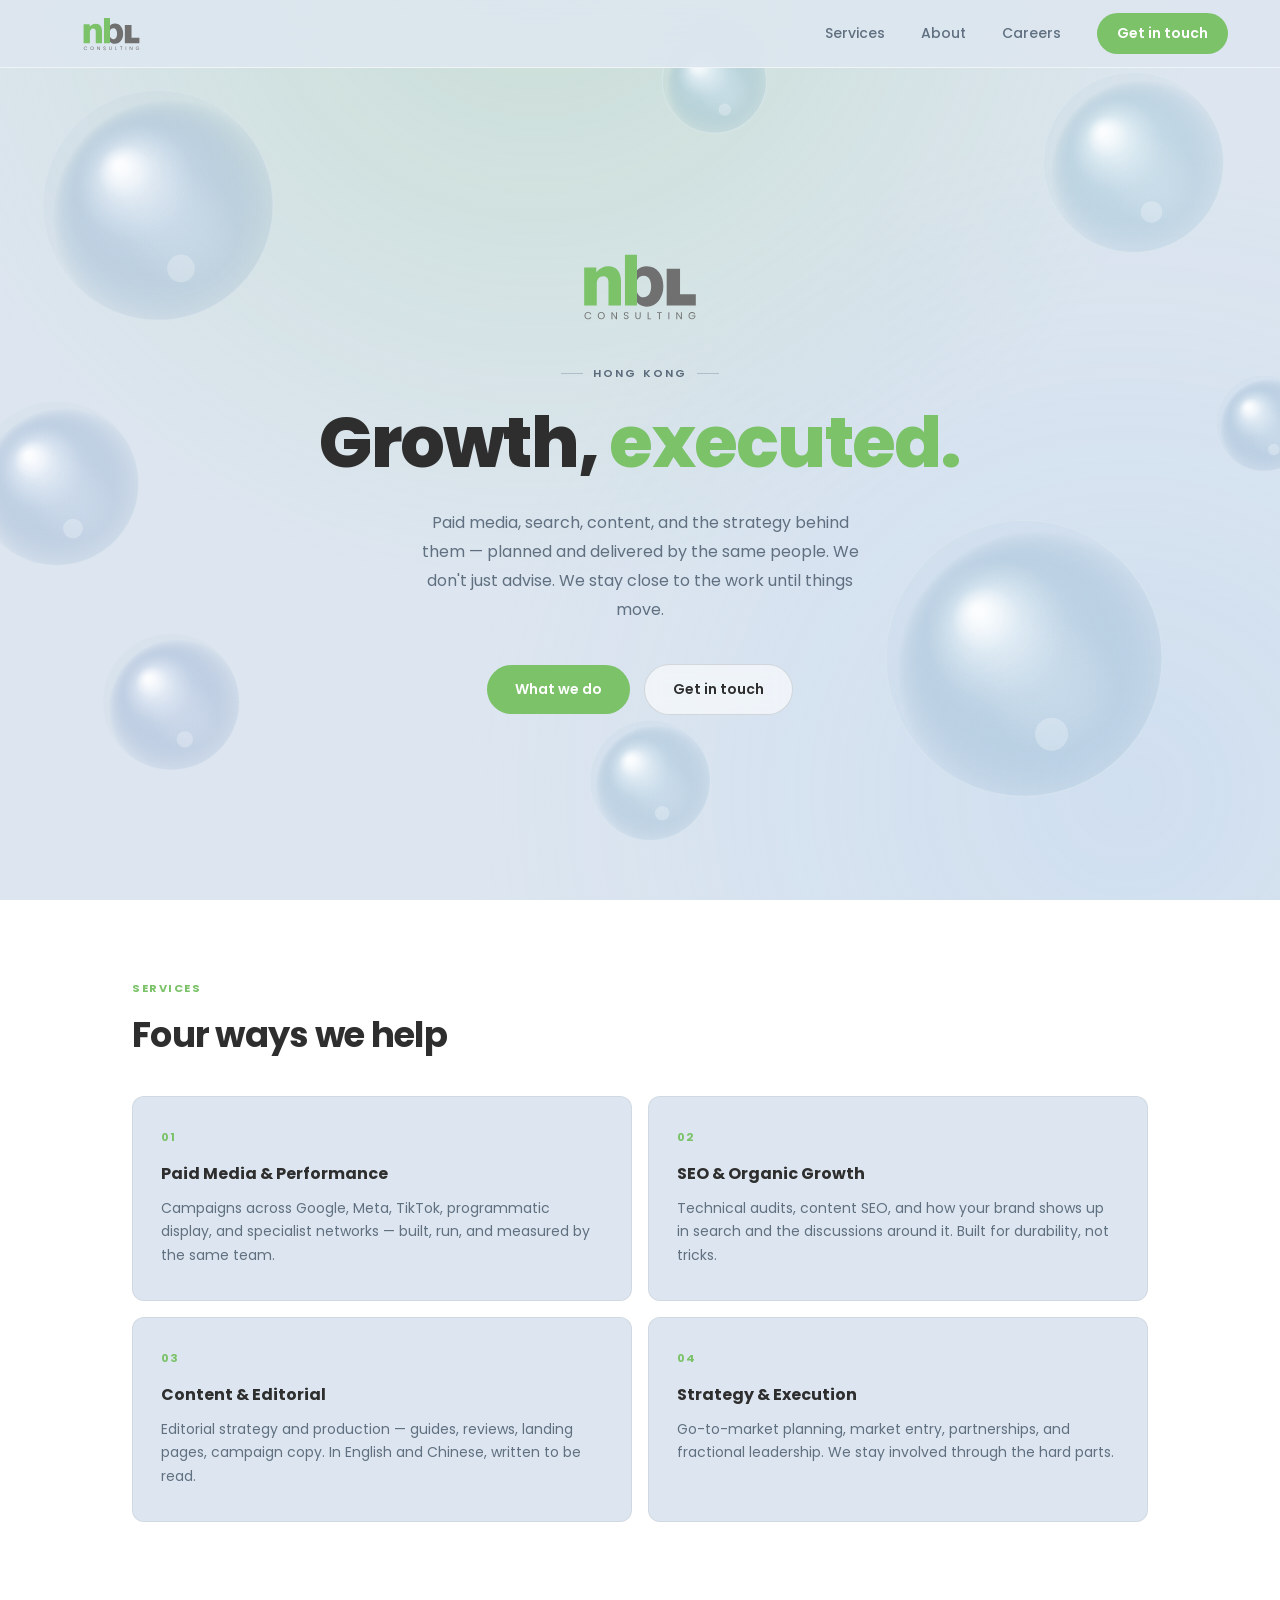
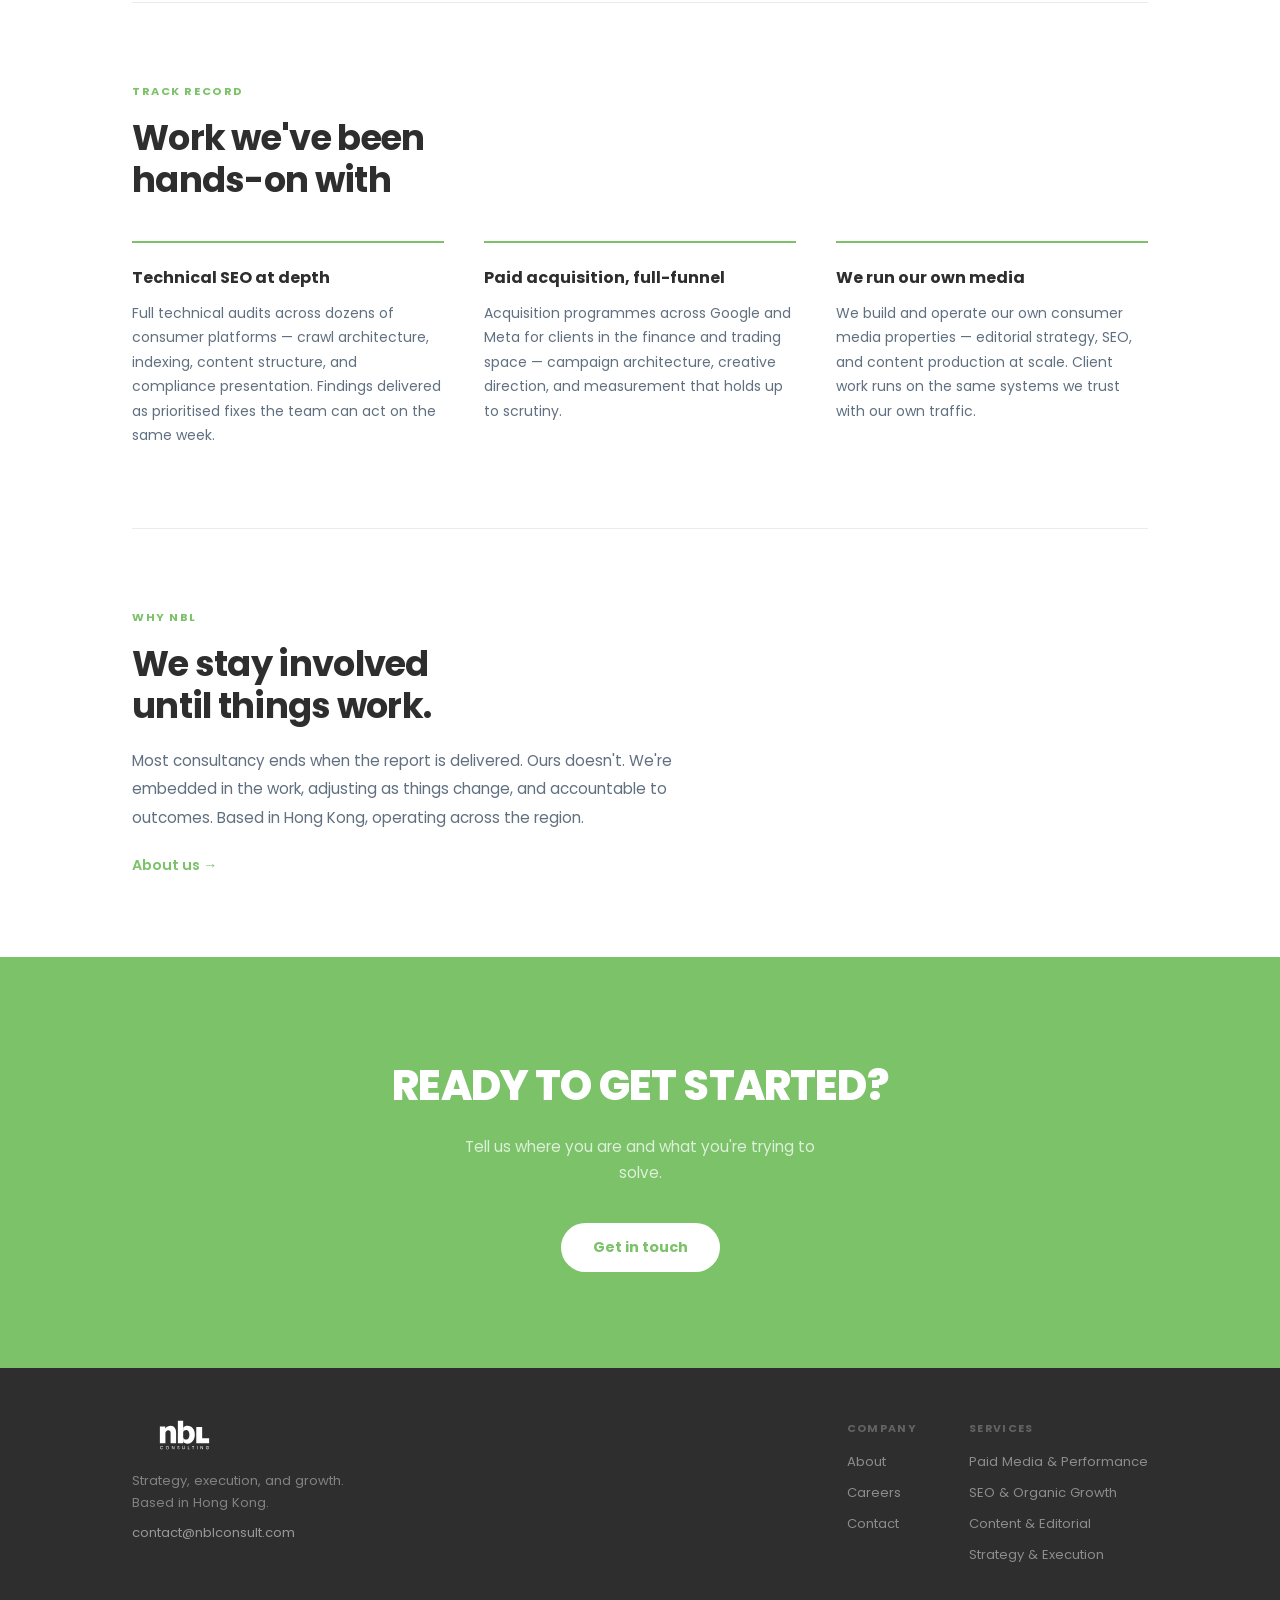
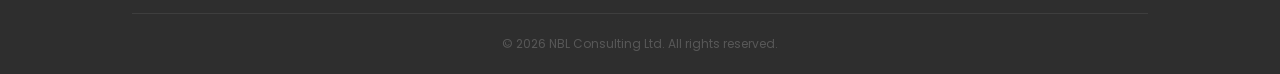
==== commit 27259529: "Correct paid-acquisition track record to finance and trading space Co-Authored-By: Claude Fable 5 <n" ====
--- a/index.html
+++ b/index.html
@@ -300,7 +300,7 @@
         </div>
         <div class="proof-item">
           <h3>Paid acquisition, full-funnel</h3>
-          <p>Acquisition programmes across Google and Meta for clients in finance and consumer sectors — campaign architecture, creative direction, and measurement that holds up to scrutiny.</p>
+          <p>Acquisition programmes across Google and Meta for clients in the finance and trading space — campaign architecture, creative direction, and measurement that holds up to scrutiny.</p>
         </div>
         <div class="proof-item">
           <h3>We run our own media</h3>
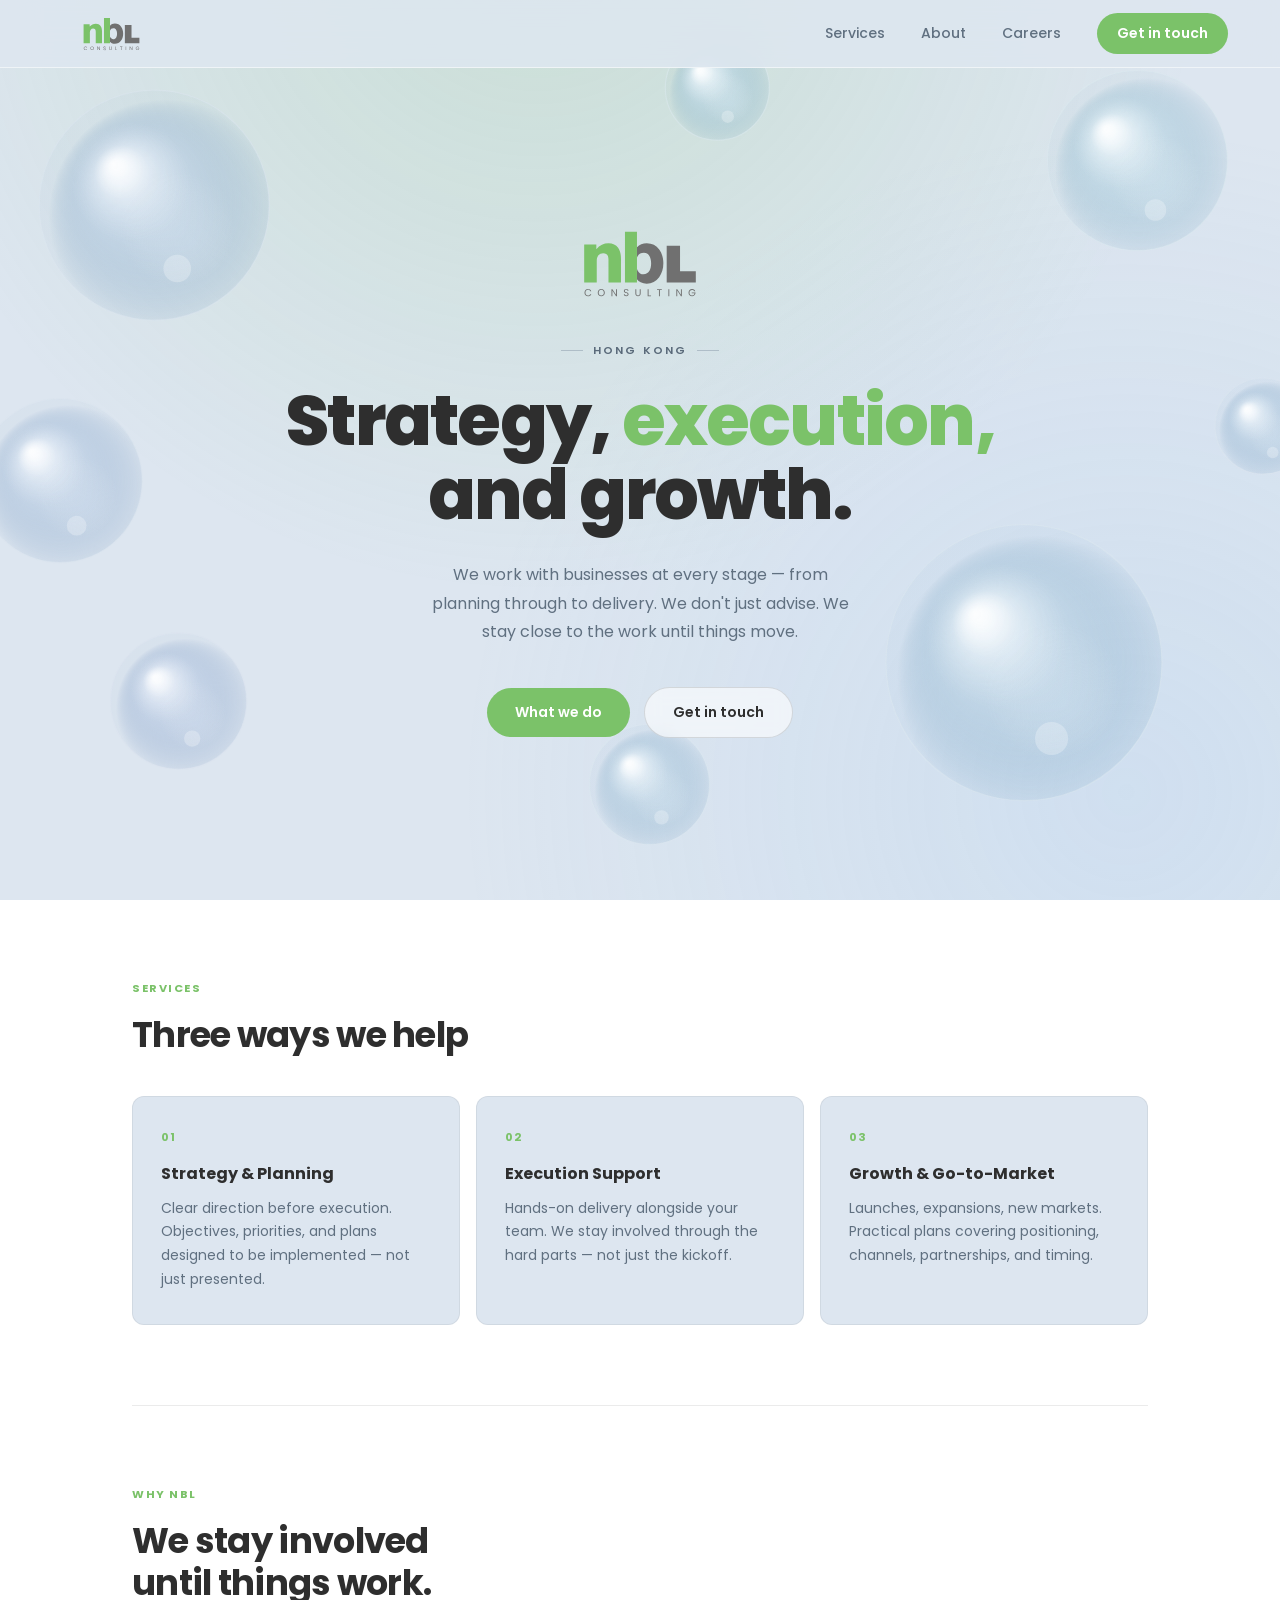
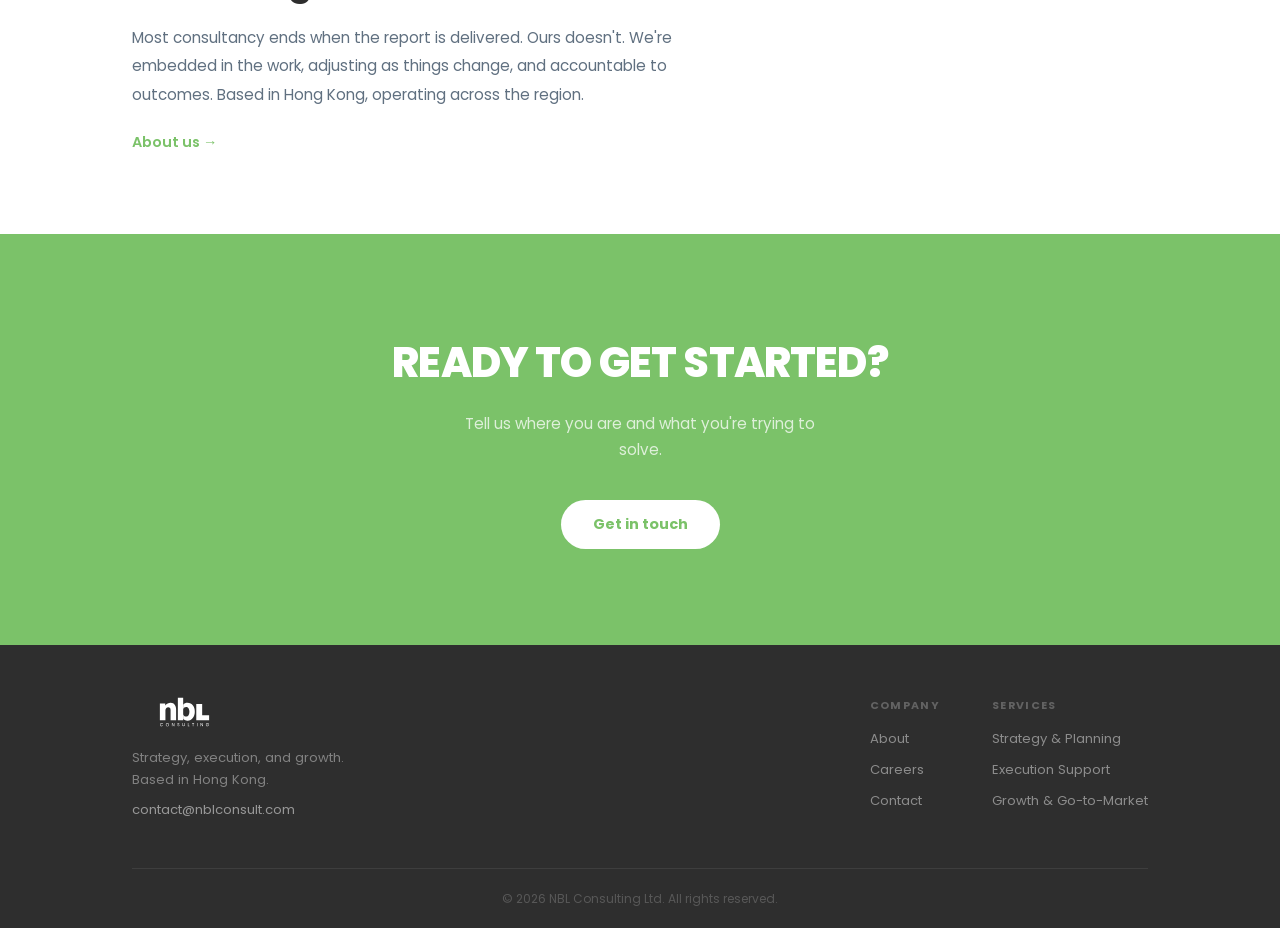
==== commit ee6106b2: "Revert site repositioning — restore previous version Reverts a0692db and 2725952. The four-pillar re" ====
--- a/index.html
+++ b/index.html
@@ -6,31 +6,7 @@
   <link rel="icon" type="image/x-icon" href="/favicon.ico">
 <link rel="icon" type="image/png" sizes="32x32" href="/assets/favicon-32x32.png">
 <link rel="icon" type="image/png" sizes="16x16" href="/assets/favicon-16x16.png">
-<title>NBL Consulting — Paid Media, SEO, Content & Strategy</title>
-<meta name="description" content="Hong Kong consultancy that plans and delivers growth hands-on: paid media across Google, Meta, TikTok and programmatic, technical SEO, content production, and go-to-market strategy.">
-<link rel="canonical" href="https://nblconsult.com/">
-<meta property="og:type" content="website">
-<meta property="og:site_name" content="NBL Consulting">
-<meta property="og:title" content="NBL Consulting — Paid Media, SEO, Content & Strategy">
-<meta property="og:description" content="Growth, executed. Paid media, SEO, content, and strategy — delivered by the people who do the work.">
-<meta property="og:url" content="https://nblconsult.com/">
-<script type="application/ld+json">
-{
-  "@context": "https://schema.org",
-  "@type": "ProfessionalService",
-  "name": "NBL Consulting",
-  "url": "https://nblconsult.com/",
-  "email": "contact@nblconsult.com",
-  "description": "Hong Kong consultancy delivering paid media, SEO, content, and growth strategy hands-on.",
-  "address": {
-    "@type": "PostalAddress",
-    "addressRegion": "Hong Kong",
-    "addressCountry": "HK"
-  },
-  "areaServed": "Asia-Pacific",
-  "knowsAbout": ["Paid media", "Search engine optimisation", "Content marketing", "Go-to-market strategy"]
-}
-</script>
+<title>NBL Consulting — Strategy, Execution & Growth</title>
 <link rel="preconnect" href="https://fonts.googleapis.com">
 <link href="https://fonts.googleapis.com/css2?family=Poppins:wght@300;400;500;600;700;800&display=swap" rel="stylesheet">
 <style>
@@ -155,7 +131,7 @@
   font-size: clamp(1.5rem, 3vw, 2.2rem); font-weight: 700;
   letter-spacing: -0.02em; line-height: 1.2; color: var(--charcoal); margin-bottom: 20px;
 }
-.service-list { display: grid; grid-template-columns: repeat(2,1fr); gap: 16px; margin-top: 40px; }
+.service-list { display: grid; grid-template-columns: repeat(3,1fr); gap: 16px; margin-top: 40px; }
 .service-item {
   background: var(--light-bg); border: 1px solid rgba(0,0,0,0.06);
   padding: 32px 28px; border-radius: 12px;
@@ -165,10 +141,6 @@
 .service-num { font-size: 0.7rem; font-weight: 700; letter-spacing: 0.1em; color: var(--green); margin-bottom: 14px; }
 .service-item h3 { font-size: 1rem; font-weight: 700; color: var(--charcoal); margin-bottom: 10px; }
 .service-item p { font-size: 0.875rem; color: var(--grey); line-height: 1.7; }
-.proof-list { display: grid; grid-template-columns: repeat(3,1fr); gap: 40px; margin-top: 40px; }
-.proof-item { border-top: 2px solid var(--green); padding-top: 22px; }
-.proof-item h3 { font-size: 1rem; font-weight: 700; color: var(--charcoal); margin-bottom: 10px; }
-.proof-item p { font-size: 0.875rem; color: var(--grey); line-height: 1.75; }
 .why-text { font-size: 0.95rem; color: var(--grey); line-height: 1.85; max-width: 560px; margin-bottom: 14px; }
 .why-link { color: var(--green); font-weight: 600; font-size: 0.9rem; display: inline-block; margin-top: 8px; transition: opacity 0.2s; }
 .why-link:hover { opacity: 0.75; }
@@ -214,7 +186,6 @@
   .wrap { padding: 0 24px; }
   .hero h1 { font-size: 2.2rem; }
   .service-list { grid-template-columns: 1fr; }
-  .proof-list { grid-template-columns: 1fr; gap: 28px; }
   .footer-inner { flex-direction: column; gap: 32px; }
   .footer-links { flex-direction: column; gap: 24px; }
 }
@@ -223,24 +194,24 @@
 <body>
 
 <nav class="nav">
-  <a href="/" class="nav-logo">
+  <a href="index.html" class="nav-logo">
     <img src="/assets/NBL-SVG-colour.svg" alt="NBL Consulting">
   </a>
   <div class="nav-right">
-    <a href="/services">Services</a>
-    <a href="/about">About</a>
-    <a href="/careers">Careers</a>
-    <a href="/contact" class="nav-cta">Get in touch</a>
+    <a href="services.html">Services</a>
+    <a href="about.html">About</a>
+    <a href="careers.html">Careers</a>
+    <a href="contact.html" class="nav-cta">Get in touch</a>
   </div>
   <button class="nav-toggle" aria-label="Menu">
     <span></span><span></span><span></span>
   </button>
 </nav>
 <div class="mobile-menu">
-  <a href="/services">Services</a>
-  <a href="/about">About</a>
-  <a href="/careers">Careers</a>
-  <a href="/contact" class="nav-cta">Get in touch</a>
+  <a href="services.html">Services</a>
+  <a href="about.html">About</a>
+  <a href="careers.html">Careers</a>
+  <a href="contact.html" class="nav-cta">Get in touch</a>
 </div>
 
 <section class="hero">
@@ -251,11 +222,11 @@
         <img src="/assets/NBL-SVG-colour.svg" alt="NBL Consulting">
       </div>
       <div class="hero-eyebrow">Hong Kong</div>
-      <h1>Growth, <em>executed.</em></h1>
-      <p>Paid media, search, content, and the strategy behind them — planned and delivered by the same people. We don't just advise. We stay close to the work until things move.</p>
+      <h1>Strategy, <em>execution,</em><br>and growth.</h1>
+      <p>We work with businesses at every stage — from planning through to delivery. We don't just advise. We stay close to the work until things move.</p>
       <div class="hero-links">
-        <a href="/services" class="btn-green">What we do</a>
-        <a href="/contact" class="btn-outline">Get in touch</a>
+        <a href="services.html" class="btn-green">What we do</a>
+        <a href="contact.html" class="btn-outline">Get in touch</a>
       </div>
     </div>
   </div>
@@ -265,47 +236,23 @@
   <div class="wrap">
     <section class="section">
       <div class="section-label">Services</div>
-      <h2>Four ways we help</h2>
+      <h2>Three ways we help</h2>
       <div class="service-list">
-        <a href="/services#paid-media" class="service-item">
+        <a href="services.html#strategy" class="service-item">
           <div class="service-num">01</div>
-          <h3>Paid Media & Performance</h3>
-          <p>Campaigns across Google, Meta, TikTok, programmatic display, and specialist networks — built, run, and measured by the same team.</p>
+          <h3>Strategy & Planning</h3>
+          <p>Clear direction before execution. Objectives, priorities, and plans designed to be implemented — not just presented.</p>
         </a>
-        <a href="/services#seo" class="service-item">
+        <a href="services.html#execution" class="service-item">
           <div class="service-num">02</div>
-          <h3>SEO & Organic Growth</h3>
-          <p>Technical audits, content SEO, and how your brand shows up in search and the discussions around it. Built for durability, not tricks.</p>
+          <h3>Execution Support</h3>
+          <p>Hands-on delivery alongside your team. We stay involved through the hard parts — not just the kickoff.</p>
         </a>
-        <a href="/services#content" class="service-item">
+        <a href="services.html#growth" class="service-item">
           <div class="service-num">03</div>
-          <h3>Content & Editorial</h3>
-          <p>Editorial strategy and production — guides, reviews, landing pages, campaign copy. In English and Chinese, written to be read.</p>
+          <h3>Growth & Go-to-Market</h3>
+          <p>Launches, expansions, new markets. Practical plans covering positioning, channels, partnerships, and timing.</p>
         </a>
-        <a href="/services#strategy" class="service-item">
-          <div class="service-num">04</div>
-          <h3>Strategy & Execution</h3>
-          <p>Go-to-market planning, market entry, partnerships, and fractional leadership. We stay involved through the hard parts.</p>
-        </a>
-      </div>
-    </section>
-
-    <section class="section">
-      <div class="section-label">Track record</div>
-      <h2>Work we've been<br>hands-on with</h2>
-      <div class="proof-list">
-        <div class="proof-item">
-          <h3>Technical SEO at depth</h3>
-          <p>Full technical audits across dozens of consumer platforms — crawl architecture, indexing, content structure, and compliance presentation. Findings delivered as prioritised fixes the team can act on the same week.</p>
-        </div>
-        <div class="proof-item">
-          <h3>Paid acquisition, full-funnel</h3>
-          <p>Acquisition programmes across Google and Meta for clients in the finance and trading space — campaign architecture, creative direction, and measurement that holds up to scrutiny.</p>
-        </div>
-        <div class="proof-item">
-          <h3>We run our own media</h3>
-          <p>We build and operate our own consumer media properties — editorial strategy, SEO, and content production at scale. Client work runs on the same systems we trust with our own traffic.</p>
-        </div>
       </div>
     </section>
 
@@ -313,7 +260,7 @@
       <div class="section-label">Why NBL</div>
       <h2>We stay involved<br>until things work.</h2>
       <p class="why-text">Most consultancy ends when the report is delivered. Ours doesn't. We're embedded in the work, adjusting as things change, and accountable to outcomes. Based in Hong Kong, operating across the region.</p>
-      <a href="/about" class="why-link">About us →</a>
+      <a href="about.html" class="why-link">About us →</a>
     </section>
   </div>
 </div>
@@ -322,7 +269,7 @@
   <div class="wrap cta-inner">
     <h2>Ready to get started?</h2>
     <p>Tell us where you are and what you're trying to solve.</p>
-    <a href="/contact" class="btn-white">Get in touch</a>
+    <a href="contact.html" class="btn-white">Get in touch</a>
   </div>
 </section>
 
@@ -339,16 +286,15 @@
       <div class="footer-links">
         <div class="footer-col">
           <div class="footer-col-title">Company</div>
-          <a href="/about">About</a>
-          <a href="/careers">Careers</a>
-          <a href="/contact">Contact</a>
+          <a href="about.html">About</a>
+          <a href="careers.html">Careers</a>
+          <a href="contact.html">Contact</a>
         </div>
         <div class="footer-col">
           <div class="footer-col-title">Services</div>
-          <a href="/services#paid-media">Paid Media &amp; Performance</a>
-          <a href="/services#seo">SEO &amp; Organic Growth</a>
-          <a href="/services#content">Content &amp; Editorial</a>
-          <a href="/services#strategy">Strategy &amp; Execution</a>
+          <a href="services.html#strategy">Strategy & Planning</a>
+          <a href="services.html#execution">Execution Support</a>
+          <a href="services.html#growth">Growth & Go-to-Market</a>
         </div>
       </div>
     </div>
@@ -459,6 +405,5 @@
   }));
 }
 </script>
-<script src="/assets/visit.js" defer></script>
 </body>
 </html>
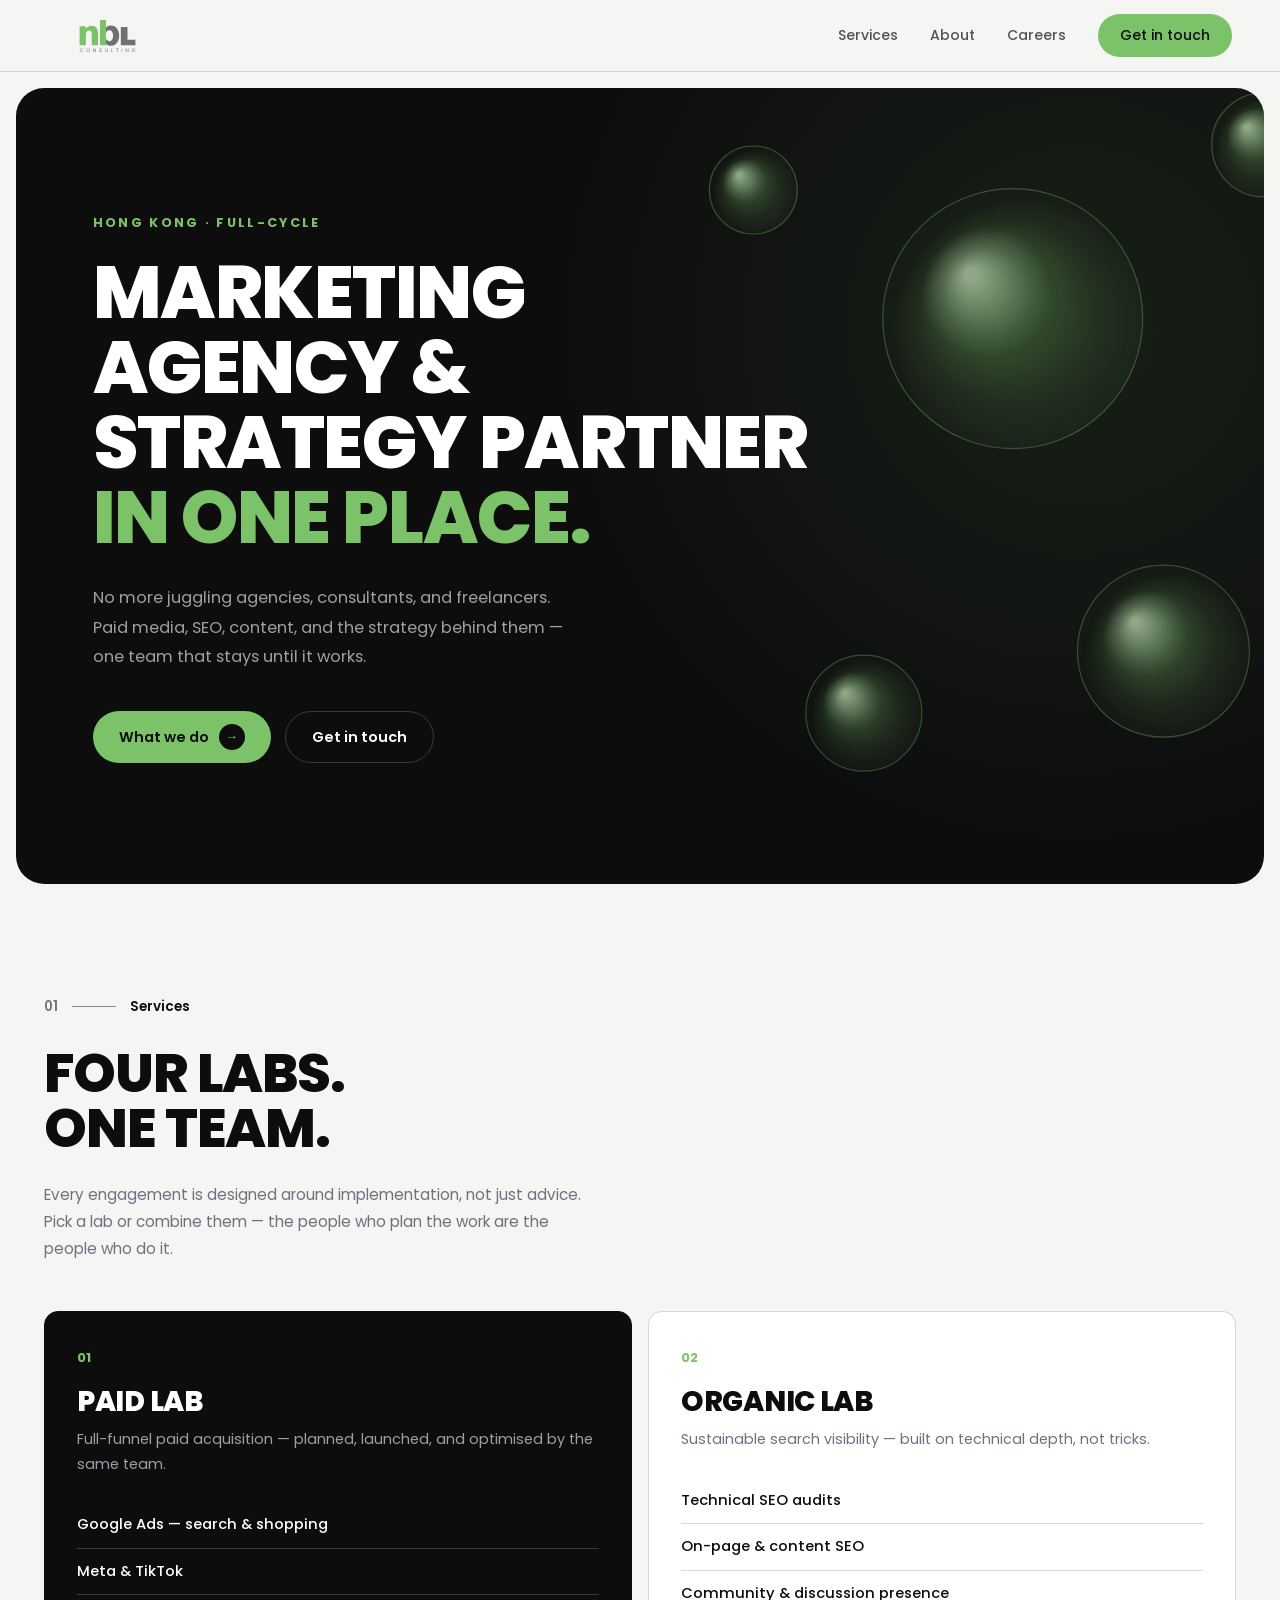
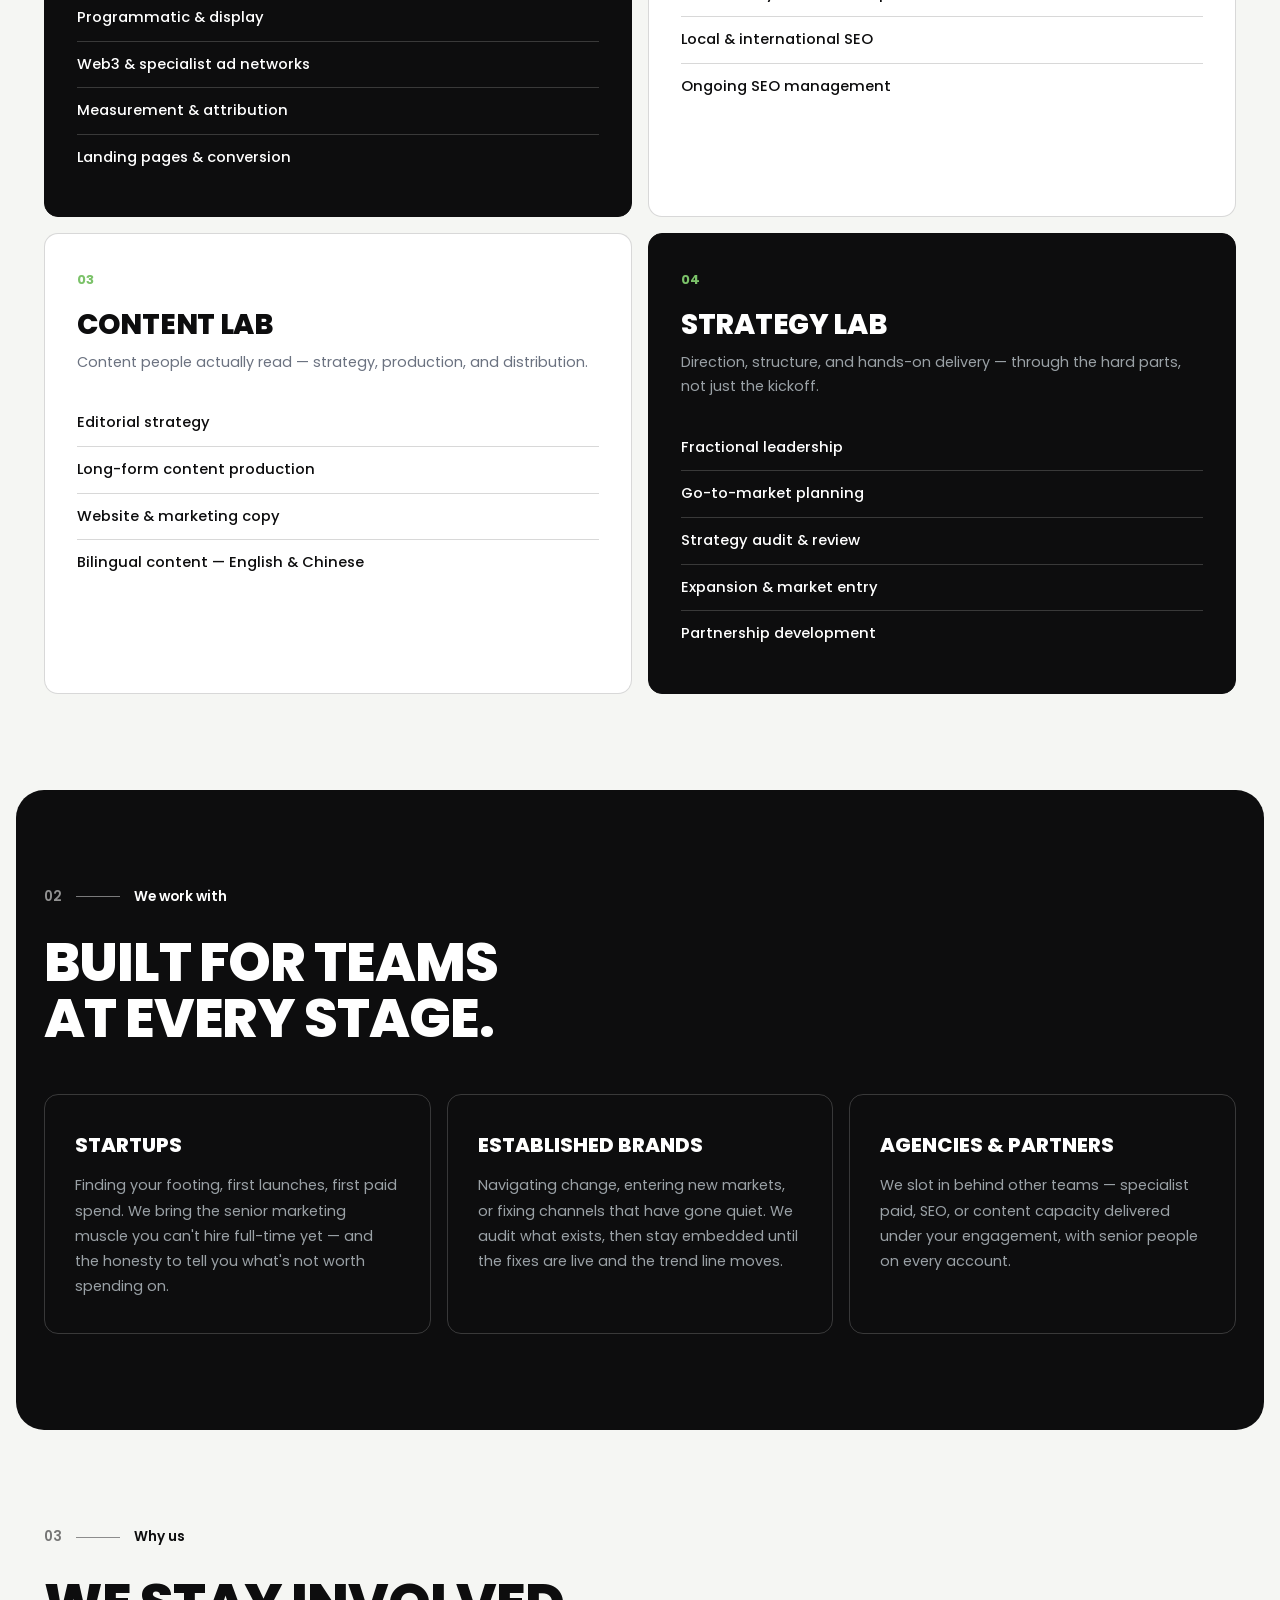
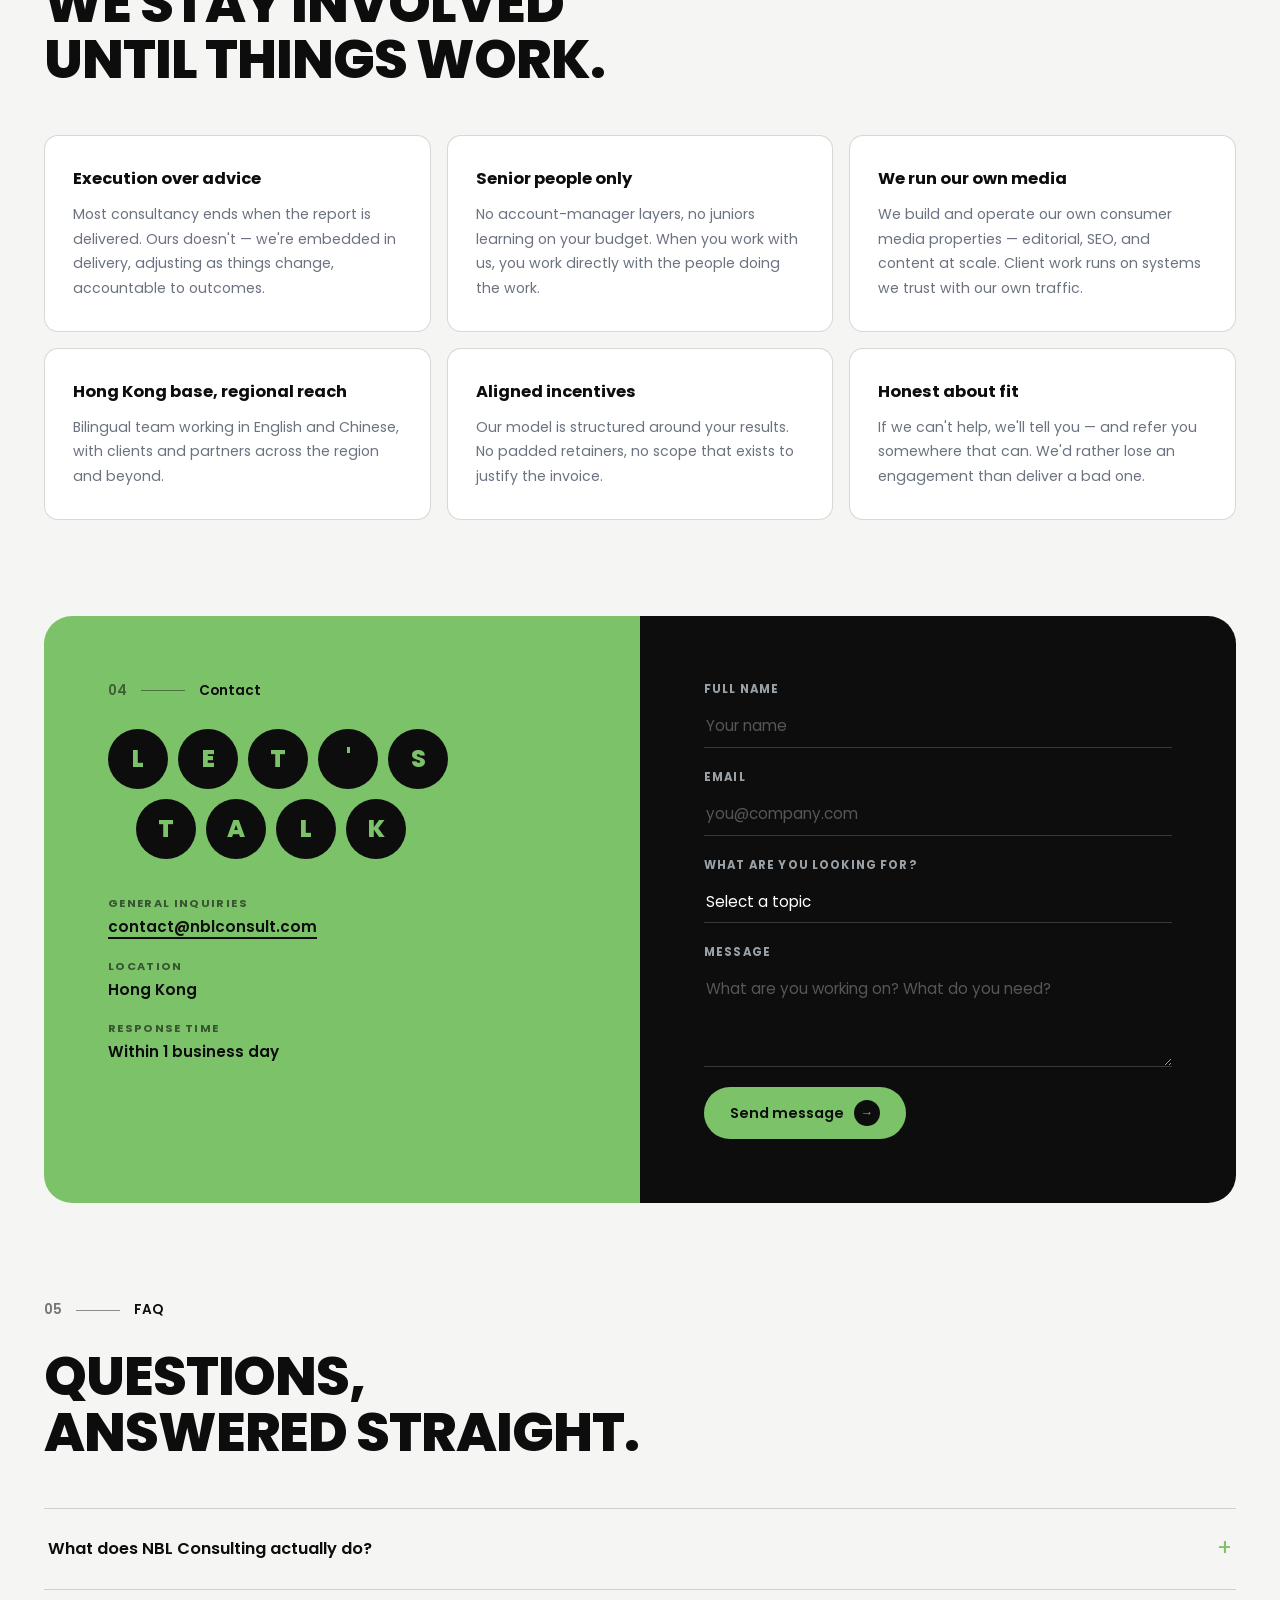
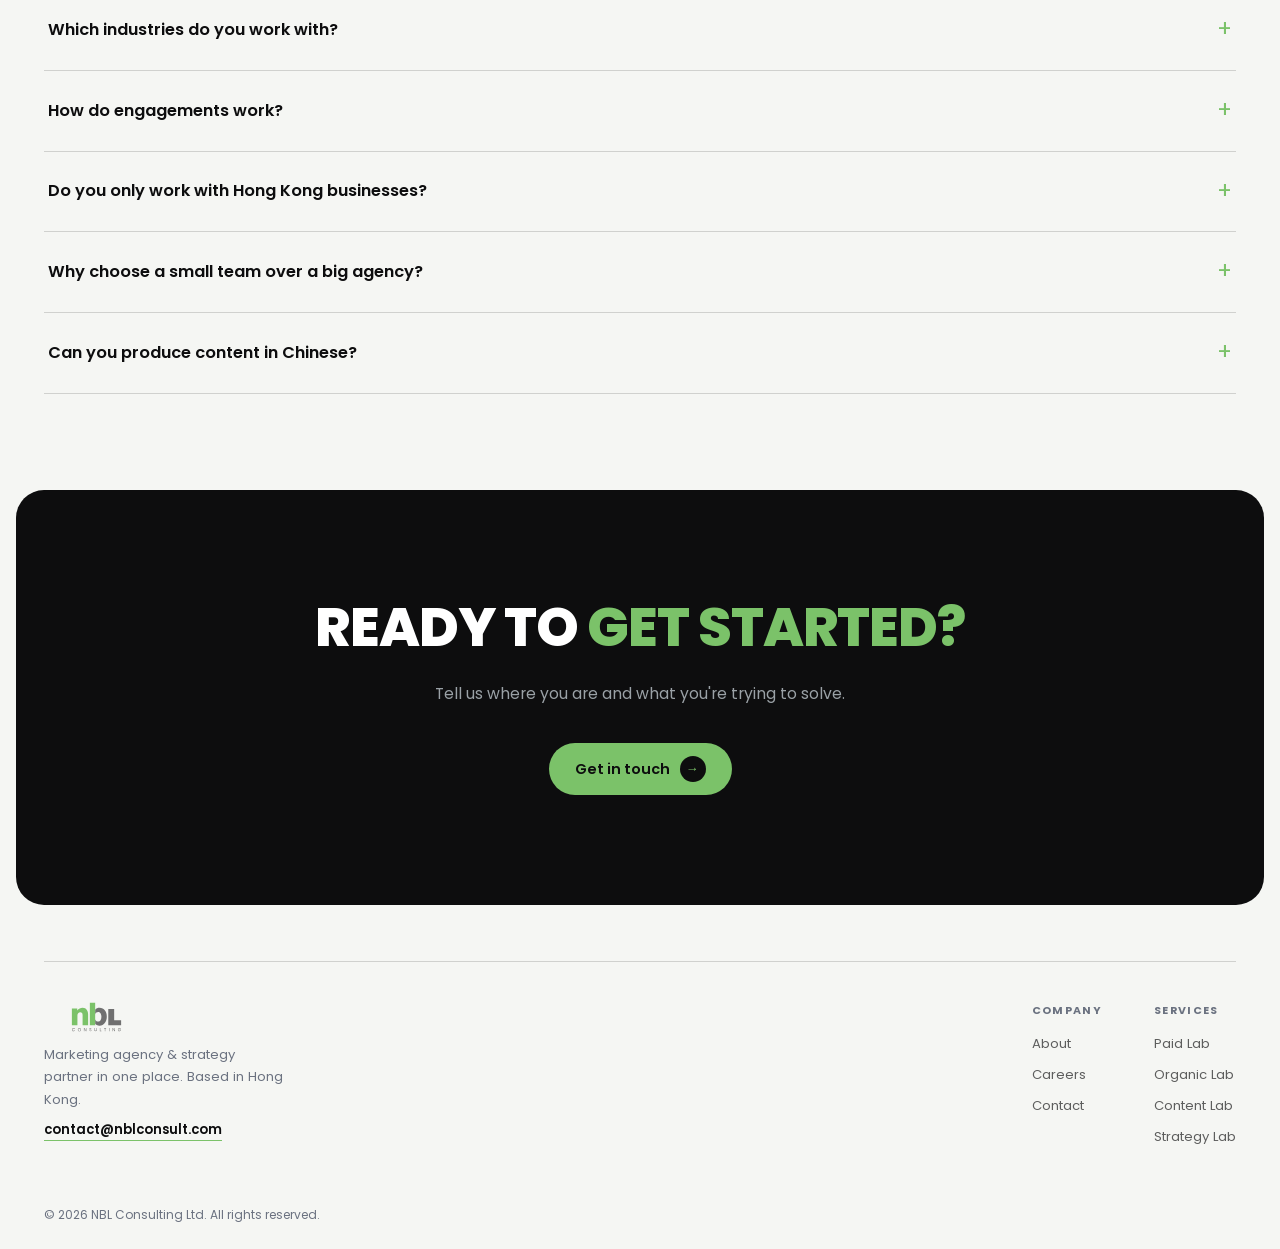
==== commit 7e87bbe3: "Redesign in bold dark style with green accent, mr.Booster-inspired - New shared design system (asset" ====
--- a/index.html
+++ b/index.html
@@ -3,276 +3,296 @@
 <head>
 <meta charset="UTF-8">
 <meta name="viewport" content="width=device-width, initial-scale=1.0">
-  <link rel="icon" type="image/x-icon" href="/favicon.ico">
+<link rel="icon" type="image/x-icon" href="/favicon.ico">
 <link rel="icon" type="image/png" sizes="32x32" href="/assets/favicon-32x32.png">
 <link rel="icon" type="image/png" sizes="16x16" href="/assets/favicon-16x16.png">
-<title>NBL Consulting — Strategy, Execution & Growth</title>
+<title>NBL Consulting — Marketing Agency & Strategy Partner in One Place</title>
+<meta name="description" content="Hong Kong agency delivering paid media, SEO, content, and strategy hands-on. Google, Meta, TikTok and programmatic campaigns, technical SEO audits, editorial production, and go-to-market consulting.">
+<link rel="canonical" href="https://nblconsult.com/">
+<meta property="og:type" content="website">
+<meta property="og:site_name" content="NBL Consulting">
+<meta property="og:title" content="NBL Consulting — Marketing Agency & Strategy Partner in One Place">
+<meta property="og:description" content="Paid media, SEO, content, and strategy — planned and delivered by the people who do the work.">
+<meta property="og:url" content="https://nblconsult.com/">
+<script type="application/ld+json">
+{
+  "@context": "https://schema.org",
+  "@type": "ProfessionalService",
+  "name": "NBL Consulting",
+  "url": "https://nblconsult.com/",
+  "email": "contact@nblconsult.com",
+  "description": "Hong Kong agency delivering paid media, SEO, content, and growth strategy hands-on.",
+  "address": {
+    "@type": "PostalAddress",
+    "addressRegion": "Hong Kong",
+    "addressCountry": "HK"
+  },
+  "areaServed": "Asia-Pacific",
+  "knowsAbout": ["Paid media", "Search engine optimisation", "Content marketing", "Go-to-market strategy"]
+}
+</script>
 <link rel="preconnect" href="https://fonts.googleapis.com">
 <link href="https://fonts.googleapis.com/css2?family=Poppins:wght@300;400;500;600;700;800&display=swap" rel="stylesheet">
-<style>
-*, *::before, *::after { box-sizing: border-box; margin: 0; padding: 0; }
-html { font-size: 16px; scroll-behavior: smooth; }
-:root {
-  --green: #7BC269;
-  --green-dark: #5da64f;
-  --charcoal: #2e2e2e;
-  --grey: #607080;
-  --light-bg: #dde6f0;
-  --border: rgba(0,0,0,0.08);
-  --nav-h: 68px;
-}
-body {
-  font-family: 'Poppins', -apple-system, BlinkMacSystemFont, sans-serif;
-  background: #fff;
-  color: var(--charcoal);
-  -webkit-font-smoothing: antialiased;
-  line-height: 1.6;
-  overflow-x: hidden;
-}
-a { color: inherit; text-decoration: none; }
-
-/* NAV */
-.nav {
-  position: fixed; top: 0; left: 0; right: 0;
-  height: var(--nav-h); display: flex; align-items: center;
-  justify-content: space-between; padding: 0 52px;
-  background: rgba(221,230,240,0.88);
-  backdrop-filter: blur(18px); -webkit-backdrop-filter: blur(18px);
-  border-bottom: 1px solid rgba(255,255,255,0.55); z-index: 100;
-}
-.nav-logo img { height: 34px; width: auto; display: block; }
-.nav-right { display: flex; align-items: center; gap: 36px; }
-.nav-right a { font-size: 0.875rem; font-weight: 500; color: #607080; transition: color 0.2s; }
-.nav-right a:hover, .nav-right a.active { color: var(--charcoal); }
-.nav-cta {
-  color: #fff !important; background: var(--green);
-  padding: 9px 20px; border-radius: 50px; font-weight: 600 !important;
-  transition: background 0.2s, transform 0.15s;
-}
-.nav-cta:hover { background: var(--green-dark) !important; transform: translateY(-1px); }
-.nav-toggle {
-  display: none; flex-direction: column; gap: 5px;
-  background: none; border: none; cursor: pointer; padding: 4px;
-}
-.nav-toggle span { display: block; width: 22px; height: 2px; background: var(--charcoal); border-radius: 1px; transition: 0.3s; }
-.mobile-menu {
-  display: none; position: fixed; top: var(--nav-h); left: 0; right: 0;
-  background: rgba(221,230,240,0.97); backdrop-filter: blur(18px);
-  border-bottom: 1px solid var(--border);
-  padding: 24px 32px; flex-direction: column; gap: 16px; z-index: 99;
-}
-.mobile-menu.open { display: flex; }
-.mobile-menu a { font-size: 1rem; font-weight: 500; color: var(--charcoal); padding: 8px 0; border-bottom: 1px solid var(--border); }
-.mobile-menu .nav-cta { display: inline-block; text-align: center; margin-top: 8px; border-radius: 50px; }
-
-/* LAYOUT */
-.wrap { max-width: 1120px; margin: 0 auto; padding: 0 52px; }
-
-/* HERO */
-.hero {
-  position: relative; min-height: 100vh;
-  padding-top: var(--nav-h); display: flex;
-  align-items: center; text-align: center;
-  background: var(--light-bg); overflow: hidden;
-}
-#bubble-canvas {
-  position: absolute; inset: 0; width: 100%; height: 100%;
-  pointer-events: none; z-index: 0;
-}
-.hero-inner {
-  position: relative; z-index: 1; width: 100%;
-  padding: 80px 0; display: flex; flex-direction: column; align-items: center;
-}
-.hero-logo { margin-bottom: 36px; }
-.hero-logo img { height: 68px; width: auto; }
-.hero-eyebrow {
-  font-size: 11px; font-weight: 600; letter-spacing: 0.2em;
-  text-transform: uppercase; color: #5a6a7a; margin-bottom: 24px;
-  display: flex; align-items: center; gap: 10px;
-}
-.hero-eyebrow::before, .hero-eyebrow::after {
-  content: ''; display: block; width: 22px; height: 1px; background: #8a9aaa; opacity: 0.5;
-}
-.hero h1 {
-  font-size: clamp(2.4rem, 5.5vw, 4.4rem);
-  font-weight: 800; line-height: 1.06;
-  letter-spacing: -0.025em; color: var(--charcoal); margin-bottom: 28px;
-}
-.hero h1 em { font-style: normal; color: var(--green); }
-.hero p {
-  font-size: 1rem; color: var(--grey);
-  max-width: 440px; line-height: 1.8; margin-bottom: 40px;
-}
-.hero-links { display: flex; gap: 14px; align-items: center; justify-content: center; }
-.btn-green {
-  font-size: 0.875rem; font-weight: 600; color: #fff;
-  background: var(--green); padding: 13px 28px; border-radius: 50px;
-  transition: background 0.2s, transform 0.15s; display: inline-block;
-}
-.btn-green:hover { background: var(--green-dark); transform: translateY(-1px); }
-.btn-outline {
-  font-size: 0.875rem; font-weight: 600; color: var(--charcoal);
-  background: rgba(255,255,255,0.6); border: 1px solid rgba(0,0,0,0.12);
-  padding: 13px 28px; border-radius: 50px;
-  transition: background 0.2s, transform 0.15s; display: inline-block;
-  backdrop-filter: blur(8px);
-}
-.btn-outline:hover { background: rgba(255,255,255,0.92); transform: translateY(-1px); }
-
-/* CONTENT */
-.content-area { background: #fff; }
-.section { padding: 80px 0; border-bottom: 1px solid var(--border); }
-.section:last-of-type { border-bottom: none; }
-.section-label {
-  font-size: 0.7rem; font-weight: 700; letter-spacing: 0.14em;
-  text-transform: uppercase; color: var(--green); margin-bottom: 16px;
-}
-.section h2 {
-  font-size: clamp(1.5rem, 3vw, 2.2rem); font-weight: 700;
-  letter-spacing: -0.02em; line-height: 1.2; color: var(--charcoal); margin-bottom: 20px;
-}
-.service-list { display: grid; grid-template-columns: repeat(3,1fr); gap: 16px; margin-top: 40px; }
-.service-item {
-  background: var(--light-bg); border: 1px solid rgba(0,0,0,0.06);
-  padding: 32px 28px; border-radius: 12px;
-  transition: transform 0.2s, box-shadow 0.2s; display: block;
-}
-.service-item:hover { transform: translateY(-3px); box-shadow: 0 12px 32px rgba(0,0,0,0.08); }
-.service-num { font-size: 0.7rem; font-weight: 700; letter-spacing: 0.1em; color: var(--green); margin-bottom: 14px; }
-.service-item h3 { font-size: 1rem; font-weight: 700; color: var(--charcoal); margin-bottom: 10px; }
-.service-item p { font-size: 0.875rem; color: var(--grey); line-height: 1.7; }
-.why-text { font-size: 0.95rem; color: var(--grey); line-height: 1.85; max-width: 560px; margin-bottom: 14px; }
-.why-link { color: var(--green); font-weight: 600; font-size: 0.9rem; display: inline-block; margin-top: 8px; transition: opacity 0.2s; }
-.why-link:hover { opacity: 0.75; }
-
-/* CTA */
-.cta-section { position: relative; background: var(--green); padding: 96px 0; text-align: center; overflow: hidden; }
-.cta-inner { position: relative; z-index: 1; }
-.cta-section h2 {
-  font-size: clamp(1.8rem, 3.5vw, 2.6rem); font-weight: 800;
-  color: #fff; letter-spacing: -0.02em; text-transform: uppercase; margin-bottom: 14px;
-}
-.cta-section p { color: rgba(255,255,255,0.75); font-size: 0.95rem; margin-bottom: 36px; max-width: 380px; margin-left: auto; margin-right: auto; line-height: 1.75; }
-.btn-white {
-  display: inline-block; background: #fff; color: var(--green);
-  font-size: 0.9rem; font-weight: 700; padding: 13px 32px; border-radius: 50px;
-  transition: opacity 0.2s, transform 0.15s;
-}
-.btn-white:hover { opacity: 0.92; transform: translateY(-1px); }
-
-/* FOOTER */
-.footer { background: var(--charcoal); padding: 52px 0 0; }
-.footer-inner {
-  display: flex; justify-content: space-between; align-items: flex-start;
-  gap: 48px; padding-bottom: 48px;
-  border-bottom: 1px solid rgba(255,255,255,0.08); flex-wrap: wrap;
-}
-.footer-logo img { height: 30px; width: auto; filter: brightness(0) invert(1); margin-bottom: 12px; }
-.footer-brand p { color: rgba(255,255,255,0.4); font-size: 0.82rem; line-height: 1.7; max-width: 220px; }
-.footer-brand a { color: rgba(255,255,255,0.5); font-size: 0.82rem; display: block; margin-top: 8px; transition: color 0.2s; }
-.footer-brand a:hover { color: #fff; }
-.footer-links { display: flex; gap: 52px; }
-.footer-col { display: flex; flex-direction: column; gap: 10px; }
-.footer-col-title { font-size: 0.68rem; font-weight: 700; letter-spacing: 0.12em; text-transform: uppercase; color: rgba(255,255,255,0.25); margin-bottom: 4px; }
-.footer-col a { font-size: 0.82rem; color: rgba(255,255,255,0.45); transition: color 0.2s; }
-.footer-col a:hover { color: #fff; }
-.footer-bottom { padding: 20px 0; text-align: center; font-size: 0.75rem; color: rgba(255,255,255,0.2); }
-
-/* RESPONSIVE */
-@media (max-width: 900px) {
-  .nav { padding: 0 24px; }
-  .nav-right a:not(.nav-cta) { display: none; }
-  .nav-toggle { display: flex; }
-  .wrap { padding: 0 24px; }
-  .hero h1 { font-size: 2.2rem; }
-  .service-list { grid-template-columns: 1fr; }
-  .footer-inner { flex-direction: column; gap: 32px; }
-  .footer-links { flex-direction: column; gap: 24px; }
-}
-</style>
+<link rel="stylesheet" href="/assets/site.css">
 </head>
 <body>
 
 <nav class="nav">
-  <a href="index.html" class="nav-logo">
+  <a href="/" class="nav-logo">
     <img src="/assets/NBL-SVG-colour.svg" alt="NBL Consulting">
   </a>
   <div class="nav-right">
-    <a href="services.html">Services</a>
-    <a href="about.html">About</a>
-    <a href="careers.html">Careers</a>
-    <a href="contact.html" class="nav-cta">Get in touch</a>
+    <a href="/services">Services</a>
+    <a href="/about">About</a>
+    <a href="/careers">Careers</a>
+    <a href="/contact" class="nav-cta">Get in touch</a>
   </div>
   <button class="nav-toggle" aria-label="Menu">
     <span></span><span></span><span></span>
   </button>
 </nav>
 <div class="mobile-menu">
-  <a href="services.html">Services</a>
-  <a href="about.html">About</a>
-  <a href="careers.html">Careers</a>
-  <a href="contact.html" class="nav-cta">Get in touch</a>
+  <a href="/services">Services</a>
+  <a href="/about">About</a>
+  <a href="/careers">Careers</a>
+  <a href="/contact" class="nav-cta">Get in touch</a>
 </div>
 
-<section class="hero">
-  <canvas id="bubble-canvas"></canvas>
-  <div class="wrap">
+<!-- HERO -->
+<div class="hero-shell">
+  <section class="block-dark hero">
+    <canvas id="bubble-canvas"></canvas>
     <div class="hero-inner">
-      <div class="hero-logo">
-        <img src="/assets/NBL-SVG-colour.svg" alt="NBL Consulting">
-      </div>
-      <div class="hero-eyebrow">Hong Kong</div>
-      <h1>Strategy, <em>execution,</em><br>and growth.</h1>
-      <p>We work with businesses at every stage — from planning through to delivery. We don't just advise. We stay close to the work until things move.</p>
+      <div class="hero-kicker">Hong Kong · Full-cycle</div>
+      <h1>Marketing agency &amp; strategy partner <em>in one place.</em></h1>
+      <p>No more juggling agencies, consultants, and freelancers. Paid media, SEO, content, and the strategy behind them — one team that stays until it works.</p>
       <div class="hero-links">
-        <a href="services.html" class="btn-green">What we do</a>
-        <a href="contact.html" class="btn-outline">Get in touch</a>
-      </div>
+        <a href="/services" class="btn btn-green">What we do <span class="arr">→</span></a>
+        <a href="/contact" class="btn btn-ghost-dark">Get in touch</a>
+      </div>
+    </div>
+  </section>
+</div>
+
+<!-- 01 SERVICES -->
+<section class="section">
+  <div class="wrap">
+    <div class="marker"><span class="n">01</span><span class="dash"></span><span>Services</span></div>
+    <h2 class="display">Four labs.<br>One team.</h2>
+    <p style="max-width:560px;color:var(--grey);font-size:0.95rem;line-height:1.8;">Every engagement is designed around implementation, not just advice. Pick a lab or combine them — the people who plan the work are the people who do it.</p>
+    <div class="lab-grid">
+      <a href="/services#paid-lab" class="lab-card dark">
+        <div class="lab-num">01</div>
+        <h3>Paid Lab</h3>
+        <p class="lab-sub">Full-funnel paid acquisition — planned, launched, and optimised by the same team.</p>
+        <ul>
+          <li>Google Ads — search &amp; shopping</li>
+          <li>Meta &amp; TikTok</li>
+          <li>Programmatic &amp; display</li>
+          <li>Web3 &amp; specialist ad networks</li>
+          <li>Measurement &amp; attribution</li>
+          <li>Landing pages &amp; conversion</li>
+        </ul>
+      </a>
+      <a href="/services#organic-lab" class="lab-card">
+        <div class="lab-num">02</div>
+        <h3>Organic Lab</h3>
+        <p class="lab-sub">Sustainable search visibility — built on technical depth, not tricks.</p>
+        <ul>
+          <li>Technical SEO audits</li>
+          <li>On-page &amp; content SEO</li>
+          <li>Community &amp; discussion presence</li>
+          <li>Local &amp; international SEO</li>
+          <li>Ongoing SEO management</li>
+        </ul>
+      </a>
+      <a href="/services#content-lab" class="lab-card">
+        <div class="lab-num">03</div>
+        <h3>Content Lab</h3>
+        <p class="lab-sub">Content people actually read — strategy, production, and distribution.</p>
+        <ul>
+          <li>Editorial strategy</li>
+          <li>Long-form content production</li>
+          <li>Website &amp; marketing copy</li>
+          <li>Bilingual content — English &amp; Chinese</li>
+        </ul>
+      </a>
+      <a href="/services#strategy-lab" class="lab-card dark">
+        <div class="lab-num">04</div>
+        <h3>Strategy Lab</h3>
+        <p class="lab-sub">Direction, structure, and hands-on delivery — through the hard parts, not just the kickoff.</p>
+        <ul>
+          <li>Fractional leadership</li>
+          <li>Go-to-market planning</li>
+          <li>Strategy audit &amp; review</li>
+          <li>Expansion &amp; market entry</li>
+          <li>Partnership development</li>
+        </ul>
+      </a>
     </div>
   </div>
 </section>
 
-<div class="content-area">
-  <div class="wrap">
-    <section class="section">
-      <div class="section-label">Services</div>
-      <h2>Three ways we help</h2>
-      <div class="service-list">
-        <a href="services.html#strategy" class="service-item">
-          <div class="service-num">01</div>
-          <h3>Strategy & Planning</h3>
-          <p>Clear direction before execution. Objectives, priorities, and plans designed to be implemented — not just presented.</p>
-        </a>
-        <a href="services.html#execution" class="service-item">
-          <div class="service-num">02</div>
-          <h3>Execution Support</h3>
-          <p>Hands-on delivery alongside your team. We stay involved through the hard parts — not just the kickoff.</p>
-        </a>
-        <a href="services.html#growth" class="service-item">
-          <div class="service-num">03</div>
-          <h3>Growth & Go-to-Market</h3>
-          <p>Launches, expansions, new markets. Practical plans covering positioning, channels, partnerships, and timing.</p>
-        </a>
-      </div>
-    </section>
-
-    <section class="section">
-      <div class="section-label">Why NBL</div>
-      <h2>We stay involved<br>until things work.</h2>
-      <p class="why-text">Most consultancy ends when the report is delivered. Ours doesn't. We're embedded in the work, adjusting as things change, and accountable to outcomes. Based in Hong Kong, operating across the region.</p>
-      <a href="about.html" class="why-link">About us →</a>
-    </section>
-  </div>
+<!-- 02 WE WORK WITH -->
+<div style="padding:0 16px;">
+  <section class="block-dark" style="padding:96px 0;">
+    <div class="wrap">
+      <div class="marker"><span class="n">02</span><span class="dash"></span><span>We work with</span></div>
+      <h2 class="display">Built for teams<br>at every stage.</h2>
+      <div class="seg-grid">
+        <div class="seg">
+          <h3>Startups</h3>
+          <p>Finding your footing, first launches, first paid spend. We bring the senior marketing muscle you can't hire full-time yet — and the honesty to tell you what's not worth spending on.</p>
+        </div>
+        <div class="seg">
+          <h3>Established brands</h3>
+          <p>Navigating change, entering new markets, or fixing channels that have gone quiet. We audit what exists, then stay embedded until the fixes are live and the trend line moves.</p>
+        </div>
+        <div class="seg">
+          <h3>Agencies &amp; partners</h3>
+          <p>We slot in behind other teams — specialist paid, SEO, or content capacity delivered under your engagement, with senior people on every account.</p>
+        </div>
+      </div>
+    </div>
+  </section>
 </div>
 
-<section class="cta-section">
-  <div class="wrap cta-inner">
-    <h2>Ready to get started?</h2>
+<!-- 03 WHY US -->
+<section class="section">
+  <div class="wrap">
+    <div class="marker"><span class="n">03</span><span class="dash"></span><span>Why us</span></div>
+    <h2 class="display">We stay involved<br>until things work.</h2>
+    <div class="why-grid">
+      <div class="why-card">
+        <h3>Execution over advice</h3>
+        <p>Most consultancy ends when the report is delivered. Ours doesn't — we're embedded in delivery, adjusting as things change, accountable to outcomes.</p>
+      </div>
+      <div class="why-card">
+        <h3>Senior people only</h3>
+        <p>No account-manager layers, no juniors learning on your budget. When you work with us, you work directly with the people doing the work.</p>
+      </div>
+      <div class="why-card">
+        <h3>We run our own media</h3>
+        <p>We build and operate our own consumer media properties — editorial, SEO, and content at scale. Client work runs on systems we trust with our own traffic.</p>
+      </div>
+      <div class="why-card">
+        <h3>Hong Kong base, regional reach</h3>
+        <p>Bilingual team working in English and Chinese, with clients and partners across the region and beyond.</p>
+      </div>
+      <div class="why-card">
+        <h3>Aligned incentives</h3>
+        <p>Our model is structured around your results. No padded retainers, no scope that exists to justify the invoice.</p>
+      </div>
+      <div class="why-card">
+        <h3>Honest about fit</h3>
+        <p>If we can't help, we'll tell you — and refer you somewhere that can. We'd rather lose an engagement than deliver a bad one.</p>
+      </div>
+    </div>
+  </div>
+</section>
+
+<!-- 04 CONTACT -->
+<section class="section" id="contact" style="padding-top:0;">
+  <div class="wrap">
+    <div class="contact-split">
+      <div class="contact-green">
+        <div class="marker"><span class="n">04</span><span class="dash"></span><span>Contact</span></div>
+        <div class="talk-circles" aria-hidden="true">
+          <span>L</span><span>E</span><span>T</span><span>'</span><span>S</span>
+          <span class="sp"></span>
+          <span>T</span><span>A</span><span>L</span><span>K</span>
+        </div>
+        <div class="cd">
+          <div class="cd-label">General inquiries</div>
+          <div class="cd-value"><a href="mailto:contact@nblconsult.com">contact@nblconsult.com</a></div>
+        </div>
+        <div class="cd">
+          <div class="cd-label">Location</div>
+          <div class="cd-value">Hong Kong</div>
+        </div>
+        <div class="cd">
+          <div class="cd-label">Response time</div>
+          <div class="cd-value">Within 1 business day</div>
+        </div>
+      </div>
+      <div class="contact-dark">
+        <form class="form" action="https://formspree.io/f/xjgardjk" method="POST">
+          <div class="fg">
+            <label for="name">Full name</label>
+            <input type="text" id="name" name="name" placeholder="Your name" required>
+          </div>
+          <div class="fg">
+            <label for="email">Email</label>
+            <input type="email" id="email" name="email" placeholder="you@company.com" required>
+          </div>
+          <div class="fg">
+            <label for="topic">What are you looking for?</label>
+            <select id="topic" name="topic">
+              <option value="" disabled selected>Select a topic</option>
+              <option>Paid Media &amp; PPC</option>
+              <option>SEO &amp; Organic Growth</option>
+              <option>Content &amp; Editorial</option>
+              <option>Strategy &amp; Execution</option>
+              <option>General enquiry</option>
+            </select>
+          </div>
+          <div class="fg">
+            <label for="message">Message</label>
+            <textarea id="message" name="message" placeholder="What are you working on? What do you need?"></textarea>
+          </div>
+          <input type="text" name="_gotcha" tabindex="-1" autocomplete="off" aria-hidden="true" style="position:absolute;left:-9999px;height:0;width:0;overflow:hidden;">
+          <button type="submit" class="btn btn-green" style="align-self:flex-start;">Send message <span class="arr">→</span></button>
+          <p class="form-status" role="status" aria-live="polite" style="display:none;"></p>
+        </form>
+      </div>
+    </div>
+  </div>
+</section>
+
+<!-- 05 FAQ -->
+<section class="section" style="padding-top:0;">
+  <div class="wrap">
+    <div class="marker"><span class="n">05</span><span class="dash"></span><span>FAQ</span></div>
+    <h2 class="display">Questions,<br>answered straight.</h2>
+    <div class="faq">
+      <details>
+        <summary>What does NBL Consulting actually do?</summary>
+        <div class="faq-body">Four things, separately or together: paid media (Google, Meta, TikTok, programmatic, and specialist networks), SEO (technical audits through ongoing management), content (editorial strategy and production in English and Chinese), and strategy (go-to-market, market entry, fractional leadership). The common thread is that we deliver the work, not just the recommendations.</div>
+      </details>
+      <details>
+        <summary>Which industries do you work with?</summary>
+        <div class="faq-body">We're industry-agnostic by design. Recent work spans consumer platforms, finance and trading, media, and regulated industries. The mechanics of growth — acquisition, search visibility, content that converts — transfer across sectors; what changes is the channel mix and the compliance constraints, and we've worked under strict ones.</div>
+      </details>
+      <details>
+        <summary>How do engagements work?</summary>
+        <div class="faq-body">Two common shapes. A scoped project: an audit, a launch, a campaign build — fixed deliverable, fixed timeline. Or an ongoing engagement: we operate a channel (or several) month to month, embedded with your team. Most clients start with a scoped project so both sides can judge the fit before committing.</div>
+      </details>
+      <details>
+        <summary>Do you only work with Hong Kong businesses?</summary>
+        <div class="faq-body">No. Hong Kong is home and we work in English and Chinese, but our clients and their markets span the region and beyond. Campaign work in particular is location-independent — we run programmes targeting markets we've never had an office in, because the data doesn't care where the desk is.</div>
+      </details>
+      <details>
+        <summary>Why choose a small team over a big agency?</summary>
+        <div class="faq-body">Because the people you meet are the people who do the work. Big agencies sell you the senior team and staff you with the junior one. We don't have a junior one. You also get honesty that's hard to find on retainer: if a channel isn't working, we say so and move the budget — our model is aligned with your results, not with billable scope.</div>
+      </details>
+      <details>
+        <summary>Can you produce content in Chinese?</summary>
+        <div class="faq-body">Yes — written, not machine-translated. We work in English, Cantonese, and Mandarin, which matters for Hong Kong and regional audiences where tone and register are easy to get wrong from the outside.</div>
+      </details>
+    </div>
+  </div>
+</section>
+
+<!-- CTA BAND -->
+<div class="cta-band">
+  <section class="block-dark cta-inner">
+    <h2 class="display">Ready to <em>get started?</em></h2>
     <p>Tell us where you are and what you're trying to solve.</p>
-    <a href="contact.html" class="btn-white">Get in touch</a>
-  </div>
-</section>
-
+    <a href="/contact" class="btn btn-green">Get in touch <span class="arr">→</span></a>
+  </section>
+</div>
+
+<!-- FOOTER -->
 <footer class="footer">
   <div class="wrap">
     <div class="footer-inner">
@@ -280,21 +300,22 @@
         <div class="footer-logo">
           <img src="/assets/NBL-SVG-colour.svg" alt="NBL Consulting">
         </div>
-        <p>Strategy, execution, and growth.<br>Based in Hong Kong.</p>
+        <p>Marketing agency &amp; strategy partner in one place. Based in Hong Kong.</p>
         <a href="mailto:contact@nblconsult.com">contact@nblconsult.com</a>
       </div>
       <div class="footer-links">
         <div class="footer-col">
           <div class="footer-col-title">Company</div>
-          <a href="about.html">About</a>
-          <a href="careers.html">Careers</a>
-          <a href="contact.html">Contact</a>
+          <a href="/about">About</a>
+          <a href="/careers">Careers</a>
+          <a href="/contact">Contact</a>
         </div>
         <div class="footer-col">
           <div class="footer-col-title">Services</div>
-          <a href="services.html#strategy">Strategy & Planning</a>
-          <a href="services.html#execution">Execution Support</a>
-          <a href="services.html#growth">Growth & Go-to-Market</a>
+          <a href="/services#paid-lab">Paid Lab</a>
+          <a href="/services#organic-lab">Organic Lab</a>
+          <a href="/services#content-lab">Content Lab</a>
+          <a href="/services#strategy-lab">Strategy Lab</a>
         </div>
       </div>
     </div>
@@ -302,108 +323,7 @@
   </div>
 </footer>
 
-<script>
-(function() {
-  const canvas = document.getElementById('bubble-canvas');
-  const ctx = canvas.getContext('2d');
-  const hero = canvas.parentElement;
-
-  function resize() {
-    canvas.width = hero.offsetWidth;
-    canvas.height = hero.offsetHeight;
-  }
-  resize();
-  window.addEventListener('resize', resize);
-
-  const W = () => canvas.width;
-  const H = () => canvas.height;
-
-  const bubbles = [
-    { px:0.10, py:0.18, r:115, ax:0.055, ay:0.048, fx:0.70, fy:0.82, phx:0.0,  phy:1.1,  hue:210 },
-    { px:0.86, py:0.13, r:90,  ax:0.048, ay:0.065, fx:0.92, fy:0.62, phx:2.0,  phy:0.5,  hue:200 },
-    { px:0.76, py:0.72, r:138, ax:0.040, ay:0.058, fx:0.62, fy:1.02, phx:1.2,  phy:2.3,  hue:205 },
-    { px:0.18, py:0.74, r:68,  ax:0.075, ay:0.042, fx:1.12, fy:0.72, phx:3.1,  phy:0.8,  hue:215 },
-    { px:0.50, py:0.05, r:52,  ax:0.068, ay:0.088, fx:0.82, fy:1.22, phx:1.6,  phy:1.9,  hue:200 },
-    { px:0.93, py:0.50, r:48,  ax:0.058, ay:0.050, fx:1.22, fy:0.92, phx:0.7,  phy:3.2,  hue:208 },
-    { px:0.03, py:0.48, r:82,  ax:0.050, ay:0.072, fx:0.72, fy:0.82, phx:2.4,  phy:0.4,  hue:212 },
-    { px:0.42, py:0.88, r:60,  ax:0.088, ay:0.050, fx:1.02, fy:1.12, phx:0.9,  phy:2.7,  hue:205 },
-  ];
-
-  function drawBubble(x, y, r, hue) {
-    const g = ctx.createRadialGradient(x - r*0.32, y - r*0.34, r*0.04, x + r*0.1, y + r*0.1, r*1.02);
-    g.addColorStop(0.00, `hsla(${hue},55%,96%,0.96)`);
-    g.addColorStop(0.25, `hsla(${hue},45%,86%,0.80)`);
-    g.addColorStop(0.55, `hsla(${hue},40%,75%,0.52)`);
-    g.addColorStop(0.80, `hsla(${hue},38%,65%,0.26)`);
-    g.addColorStop(1.00, `hsla(${hue},35%,55%,0.04)`);
-    ctx.beginPath(); ctx.arc(x, y, r, 0, Math.PI*2);
-    ctx.fillStyle = g; ctx.fill();
-
-    const shine = ctx.createRadialGradient(x - r*0.36, y - r*0.36, 0, x - r*0.2, y - r*0.2, r*0.52);
-    shine.addColorStop(0.00, 'rgba(255,255,255,0.82)');
-    shine.addColorStop(0.45, 'rgba(255,255,255,0.20)');
-    shine.addColorStop(1.00, 'rgba(255,255,255,0.00)');
-    ctx.beginPath(); ctx.arc(x, y, r, 0, Math.PI*2);
-    ctx.fillStyle = shine; ctx.fill();
-
-    const g2 = ctx.createRadialGradient(x + r*0.3, y + r*0.32, 0, x + r*0.2, y + r*0.2, r*0.5);
-    g2.addColorStop(0, `hsla(${hue},60%,92%,0.26)`);
-    g2.addColorStop(1, 'rgba(255,255,255,0)');
-    ctx.beginPath(); ctx.arc(x, y, r, 0, Math.PI*2);
-    ctx.fillStyle = g2; ctx.fill();
-
-    ctx.beginPath(); ctx.arc(x, y, r, 0, Math.PI*2);
-    ctx.strokeStyle = `hsla(${hue},40%,90%,0.5)`;
-    ctx.lineWidth = 1.2; ctx.stroke();
-
-    ctx.beginPath(); ctx.arc(x + r*0.2, y + r*0.55, r*0.12, 0, Math.PI*2);
-    ctx.fillStyle = 'rgba(255,255,255,0.26)'; ctx.fill();
-  }
-
-  function drawGlow() {
-    const g1 = ctx.createRadialGradient(W()*0.42, -H()*0.08, 0, W()*0.42, -H()*0.08, W()*0.52);
-    g1.addColorStop(0, 'rgba(123,194,105,0.20)');
-    g1.addColorStop(1, 'rgba(123,194,105,0)');
-    ctx.fillStyle = g1; ctx.fillRect(0, 0, W(), H());
-
-    const g2 = ctx.createRadialGradient(W()*0.88, H()*0.88, 0, W()*0.88, H()*0.88, W()*0.52);
-    g2.addColorStop(0, 'rgba(140,190,240,0.16)');
-    g2.addColorStop(1, 'rgba(140,190,240,0)');
-    ctx.fillStyle = g2; ctx.fillRect(0, 0, W(), H());
-  }
-
-  let t = 0;
-  function frame() {
-    ctx.clearRect(0, 0, W(), H());
-    t += 0.007;
-    drawGlow();
-    bubbles.forEach(b => {
-      const x = b.px * W() + Math.sin(t * b.fx + b.phx) * b.ax * W();
-      const y = b.py * H() + Math.sin(t * b.fy + b.phy) * b.ay * H();
-      drawBubble(x, y, b.r, b.hue);
-    });
-    requestAnimationFrame(frame);
-  }
-  frame();
-})();
-
-const toggle = document.querySelector('.nav-toggle');
-const menu = document.querySelector('.mobile-menu');
-if (toggle && menu) {
-  toggle.addEventListener('click', () => {
-    const open = menu.classList.toggle('open');
-    const [a,b,c] = toggle.querySelectorAll('span');
-    if (open) {
-      a.style.transform='rotate(45deg) translate(5px,5px)';
-      b.style.opacity='0';
-      c.style.transform='rotate(-45deg) translate(5px,-5px)';
-    } else { [a,b,c].forEach(s=>s.style=''); }
-  });
-  menu.querySelectorAll('a').forEach(a=>a.addEventListener('click',()=>{
-    menu.classList.remove('open');
-    toggle.querySelectorAll('span').forEach(s=>s.style='');
-  }));
-}
-</script>
+<script src="/assets/site.js" defer></script>
+<script src="/assets/visit.js" defer></script>
 </body>
 </html>
--- a/assets/site.css
+++ b/assets/site.css
@@ -0,0 +1,317 @@
+/* NBL Consulting — shared design system (bold dark, green accent) */
+*, *::before, *::after { box-sizing: border-box; margin: 0; padding: 0; }
+html { font-size: 16px; scroll-behavior: smooth; }
+
+:root {
+  --ink: #0d0d0e;
+  --ink-soft: #17181a;
+  --paper: #f5f6f3;
+  --white: #ffffff;
+  --green: #7BC269;
+  --green-dark: #5da64f;
+  --grey: #6b7280;
+  --grey-on-dark: #9aa1a6;
+  --line-dark: rgba(255,255,255,0.18);
+  --line-light: rgba(13,13,14,0.16);
+  --nav-h: 72px;
+  --r-block: 28px;
+  --r-card: 14px;
+}
+
+body {
+  font-family: 'Poppins', -apple-system, BlinkMacSystemFont, sans-serif;
+  background: var(--paper);
+  color: var(--ink);
+  -webkit-font-smoothing: antialiased;
+  line-height: 1.6;
+  overflow-x: hidden;
+}
+a { color: inherit; text-decoration: none; }
+img { display: block; }
+
+/* ── NAV ── */
+.nav {
+  position: fixed; top: 0; left: 0; right: 0;
+  height: var(--nav-h);
+  display: flex; align-items: center; justify-content: space-between;
+  padding: 0 48px;
+  background: rgba(245,246,243,0.92);
+  backdrop-filter: blur(16px); -webkit-backdrop-filter: blur(16px);
+  border-bottom: 1px solid var(--line-light);
+  z-index: 100;
+}
+.nav-logo img { height: 34px; width: auto; }
+.nav-right { display: flex; align-items: center; gap: 32px; }
+.nav-right a { font-size: 0.875rem; font-weight: 500; color: var(--ink); opacity: 0.7; transition: opacity 0.2s; }
+.nav-right a:hover, .nav-right a.active { opacity: 1; }
+.nav-cta {
+  opacity: 1 !important; color: var(--ink) !important; background: var(--green);
+  padding: 10px 22px; border-radius: 50px; font-weight: 600;
+  transition: background 0.2s, transform 0.15s;
+}
+.nav-cta:hover { background: var(--green-dark); transform: translateY(-1px); }
+.nav-toggle { display: none; flex-direction: column; gap: 5px; background: none; border: none; cursor: pointer; padding: 4px; }
+.nav-toggle span { display: block; width: 22px; height: 2px; background: var(--ink); border-radius: 1px; transition: 0.3s; }
+.mobile-menu {
+  display: none; position: fixed; top: var(--nav-h); left: 0; right: 0;
+  background: rgba(245,246,243,0.98); backdrop-filter: blur(16px);
+  border-bottom: 1px solid var(--line-light);
+  padding: 24px 32px; flex-direction: column; gap: 14px; z-index: 99;
+}
+.mobile-menu.open { display: flex; }
+.mobile-menu a { font-size: 1rem; font-weight: 500; padding: 8px 0; border-bottom: 1px solid var(--line-light); }
+.mobile-menu .nav-cta { display: inline-block; text-align: center; margin-top: 8px; }
+
+/* ── LAYOUT ── */
+.wrap { max-width: 1240px; margin: 0 auto; padding: 0 24px; }
+.section { padding: 96px 0; }
+
+/* Section marker: "01 ── Services" */
+.marker {
+  display: flex; align-items: center; gap: 14px;
+  font-size: 0.85rem; font-weight: 600; color: inherit;
+  margin-bottom: 28px;
+}
+.marker .n { opacity: 0.55; }
+.marker .dash { width: 44px; height: 1px; background: currentColor; opacity: 0.45; }
+
+/* Display headings */
+.display {
+  font-weight: 800;
+  text-transform: uppercase;
+  line-height: 1.02;
+  letter-spacing: -0.02em;
+}
+h2.display { font-size: clamp(2rem, 4.6vw, 3.4rem); margin-bottom: 24px; }
+
+/* ── BLACK BLOCK (hero / dark sections) ── */
+.block-dark {
+  background: var(--ink);
+  color: var(--white);
+  border-radius: var(--r-block);
+  overflow: hidden;
+  position: relative;
+}
+
+/* ── HERO ── */
+.hero-shell { padding: calc(var(--nav-h) + 16px) 16px 16px; }
+.hero {
+  min-height: calc(100vh - var(--nav-h) - 32px);
+  display: flex; align-items: center;
+  padding: 72px clamp(28px, 6vw, 88px);
+}
+#bubble-canvas { position: absolute; inset: 0; width: 100%; height: 100%; pointer-events: none; z-index: 0; }
+.hero-inner { position: relative; z-index: 1; max-width: 720px; }
+.hero-kicker {
+  display: inline-block;
+  font-size: 0.8rem; font-weight: 700; letter-spacing: 0.18em;
+  text-transform: uppercase; color: var(--green); margin-bottom: 22px;
+}
+.hero h1 {
+  font-size: clamp(2.5rem, 6vw, 4.6rem);
+  font-weight: 800; text-transform: uppercase;
+  line-height: 1.02; letter-spacing: -0.02em;
+  margin-bottom: 28px;
+}
+.hero h1 em { font-style: normal; color: var(--green); }
+.hero p { font-size: 1.02rem; color: var(--grey-on-dark); max-width: 480px; line-height: 1.8; margin-bottom: 40px; }
+.hero-links { display: flex; gap: 14px; flex-wrap: wrap; }
+
+/* ── BUTTONS ── */
+.btn {
+  display: inline-flex; align-items: center; gap: 10px;
+  font-size: 0.9rem; font-weight: 600;
+  padding: 13px 26px; border-radius: 50px;
+  transition: background 0.2s, transform 0.15s, border-color 0.2s;
+  cursor: pointer; border: none; font-family: inherit;
+}
+.btn .arr {
+  width: 26px; height: 26px; border-radius: 50%;
+  display: inline-flex; align-items: center; justify-content: center;
+  font-size: 0.8rem; line-height: 1;
+}
+.btn-green { background: var(--green); color: var(--ink); }
+.btn-green:hover { background: var(--green-dark); transform: translateY(-1px); }
+.btn-green .arr { background: var(--ink); color: var(--green); }
+.btn-ghost-dark { background: transparent; color: var(--white); border: 1px solid var(--line-dark); }
+.btn-ghost-dark:hover { border-color: var(--white); transform: translateY(-1px); }
+.btn-ghost-light { background: transparent; color: var(--ink); border: 1px solid var(--line-light); }
+.btn-ghost-light:hover { border-color: var(--ink); transform: translateY(-1px); }
+
+/* ── LAB CARDS (services grid) ── */
+.lab-grid { display: grid; grid-template-columns: repeat(2, 1fr); gap: 16px; margin-top: 48px; }
+.lab-card {
+  border: 1px solid var(--line-light);
+  border-radius: var(--r-card);
+  padding: 36px 32px;
+  background: var(--white);
+  display: block;
+  transition: transform 0.2s, box-shadow 0.2s;
+}
+.lab-card:hover { transform: translateY(-3px); box-shadow: 0 16px 40px rgba(13,13,14,0.08); }
+.lab-card.dark { background: var(--ink); color: var(--white); border-color: var(--ink); }
+.lab-card .lab-num { font-size: 0.8rem; font-weight: 700; color: var(--green); margin-bottom: 18px; }
+.lab-card h3 {
+  font-size: clamp(1.4rem, 2.2vw, 1.9rem); font-weight: 800;
+  text-transform: uppercase; letter-spacing: -0.01em; line-height: 1.1;
+  margin-bottom: 10px;
+}
+.lab-card .lab-sub { font-size: 0.9rem; color: var(--grey); margin-bottom: 26px; line-height: 1.7; }
+.lab-card.dark .lab-sub { color: var(--grey-on-dark); }
+.lab-card ul { list-style: none; }
+.lab-card li {
+  font-size: 0.92rem; font-weight: 500;
+  padding: 11px 0;
+  border-bottom: 1px solid var(--line-light);
+}
+.lab-card.dark li { border-bottom-color: var(--line-dark); }
+.lab-card li:last-child { border-bottom: none; }
+
+/* ── SEGMENTS (we work with) ── */
+.seg-grid { display: grid; grid-template-columns: repeat(3, 1fr); gap: 16px; margin-top: 48px; }
+.seg {
+  border: 1px solid var(--line-dark);
+  border-radius: var(--r-card);
+  padding: 34px 30px;
+}
+.seg h3 { font-size: 1.25rem; font-weight: 800; text-transform: uppercase; margin-bottom: 12px; }
+.seg p { font-size: 0.9rem; color: var(--grey-on-dark); line-height: 1.75; }
+
+/* ── WHY GRID ── */
+.why-grid { display: grid; grid-template-columns: repeat(3, 1fr); gap: 16px; margin-top: 48px; }
+.why-card { border: 1px solid var(--line-light); border-radius: var(--r-card); padding: 30px 28px; background: var(--white); }
+.why-card h3 { font-size: 1.02rem; font-weight: 700; margin-bottom: 10px; }
+.why-card p { font-size: 0.88rem; color: var(--grey); line-height: 1.75; }
+
+/* ── CONTACT SPLIT ── */
+.contact-split {
+  display: grid; grid-template-columns: 1fr 1fr;
+  border-radius: var(--r-block); overflow: hidden;
+}
+.contact-green { background: var(--green); color: var(--ink); padding: clamp(36px, 5vw, 64px); }
+.contact-dark { background: var(--ink); color: var(--white); padding: clamp(36px, 5vw, 64px); }
+.talk-circles { display: flex; flex-wrap: wrap; gap: 10px; max-width: 360px; margin: 26px 0 36px; }
+.talk-circles span {
+  width: 60px; height: 60px; border-radius: 50%;
+  background: var(--ink); color: var(--green);
+  display: inline-flex; align-items: center; justify-content: center;
+  font-size: 1.5rem; font-weight: 800;
+}
+.talk-circles .sp { background: transparent; width: 18px; }
+.contact-green .cd { margin-bottom: 18px; }
+.contact-green .cd-label { font-size: 0.7rem; font-weight: 700; letter-spacing: 0.12em; text-transform: uppercase; opacity: 0.6; margin-bottom: 2px; }
+.contact-green .cd-value { font-size: 0.95rem; font-weight: 600; }
+.contact-green .cd-value a { border-bottom: 2px solid var(--ink); }
+
+/* ── FORM ── */
+.form { display: flex; flex-direction: column; gap: 20px; }
+.fg { display: flex; flex-direction: column; gap: 6px; }
+.fg label { font-size: 0.72rem; font-weight: 700; letter-spacing: 0.1em; text-transform: uppercase; color: var(--grey-on-dark); }
+.fg input, .fg select, .fg textarea {
+  background: transparent;
+  border: none; border-bottom: 1px solid var(--line-dark);
+  border-radius: 0;
+  padding: 10px 2px;
+  font-family: inherit; font-size: 0.95rem; color: var(--white);
+  outline: none; transition: border-color 0.2s;
+  appearance: none;
+}
+.fg select { cursor: pointer; }
+.fg select option { color: var(--ink); }
+.fg input:focus, .fg select:focus, .fg textarea:focus { border-bottom-color: var(--green); }
+.fg input::placeholder, .fg textarea::placeholder { color: rgba(255,255,255,0.3); }
+.fg textarea { resize: vertical; min-height: 100px; }
+.form-status { font-size: 0.9rem; line-height: 1.6; }
+
+/* Light-context form (contact page) */
+.form.on-light .fg label { color: var(--grey); }
+.form.on-light .fg input, .form.on-light .fg select, .form.on-light .fg textarea {
+  color: var(--ink); border-bottom-color: var(--line-light);
+}
+.form.on-light .fg input::placeholder, .form.on-light .fg textarea::placeholder { color: rgba(13,13,14,0.3); }
+
+/* ── FAQ ── */
+.faq { margin-top: 48px; border-top: 1px solid var(--line-light); }
+.faq details { border-bottom: 1px solid var(--line-light); }
+.faq summary {
+  cursor: pointer; list-style: none;
+  display: flex; align-items: center; justify-content: space-between; gap: 20px;
+  padding: 22px 4px;
+  font-size: 1.02rem; font-weight: 600;
+}
+.faq summary::-webkit-details-marker { display: none; }
+.faq summary::after { content: '+'; font-size: 1.4rem; font-weight: 400; color: var(--green); flex-shrink: 0; transition: transform 0.2s; }
+.faq details[open] summary::after { transform: rotate(45deg); }
+.faq .faq-body { padding: 0 4px 24px; font-size: 0.92rem; color: var(--grey); line-height: 1.8; max-width: 760px; }
+
+/* ── PAGE HERO (inner pages) ── */
+.page-hero-shell { padding: calc(var(--nav-h) + 16px) 16px 0; }
+.page-hero { padding: clamp(56px, 8vw, 96px) clamp(28px, 6vw, 88px); }
+.page-hero h1 {
+  font-size: clamp(2.2rem, 5vw, 3.8rem); font-weight: 800;
+  text-transform: uppercase; line-height: 1.04; letter-spacing: -0.02em;
+  margin-bottom: 20px; max-width: 800px;
+}
+.page-hero h1 em { font-style: normal; color: var(--green); }
+.page-hero p { font-size: 1rem; color: var(--grey-on-dark); max-width: 560px; line-height: 1.8; }
+
+/* ── SERVICE DETAIL BLOCKS (services page) ── */
+.svc-block { display: grid; grid-template-columns: 360px 1fr; gap: 56px; padding: 72px 0; border-bottom: 1px solid var(--line-light); }
+.svc-block:last-of-type { border-bottom: none; }
+.svc-label .num { font-size: 0.85rem; font-weight: 700; color: var(--green); margin-bottom: 14px; }
+.svc-label h2 { font-size: clamp(1.7rem, 3vw, 2.4rem); font-weight: 800; text-transform: uppercase; line-height: 1.05; margin-bottom: 14px; }
+.svc-label p { font-size: 0.92rem; color: var(--grey); line-height: 1.75; }
+.svc-label { position: sticky; top: calc(var(--nav-h) + 24px); align-self: start; }
+.offering-list { display: grid; grid-template-columns: 1fr 1fr; gap: 14px; }
+.offering { border: 1px solid var(--line-light); border-radius: var(--r-card); padding: 26px 24px; background: var(--white); }
+.offering h4 { font-size: 0.98rem; font-weight: 700; margin-bottom: 8px; }
+.offering p { font-size: 0.86rem; color: var(--grey); line-height: 1.7; }
+
+/* ── CTA BAND ── */
+.cta-band { padding: 0 16px 16px; }
+.cta-inner {
+  text-align: center;
+  padding: clamp(64px, 9vw, 110px) 28px;
+}
+.cta-inner h2 { color: var(--white); }
+.cta-inner h2 em { font-style: normal; color: var(--green); }
+.cta-inner p { color: var(--grey-on-dark); font-size: 0.98rem; max-width: 420px; margin: 0 auto 36px; line-height: 1.75; }
+
+/* ── FOOTER ── */
+.footer { background: transparent; padding: 40px 0 0; }
+.footer-inner {
+  display: flex; justify-content: space-between; align-items: flex-start;
+  gap: 48px; padding: 40px 0;
+  border-top: 1px solid var(--line-light);
+  flex-wrap: wrap;
+}
+.footer-logo img { height: 30px; width: auto; margin-bottom: 12px; }
+.footer-brand p { color: var(--grey); font-size: 0.82rem; line-height: 1.7; max-width: 240px; }
+.footer-brand a { color: var(--ink); font-size: 0.82rem; font-weight: 600; display: inline-block; margin-top: 8px; border-bottom: 1px solid var(--green); }
+.footer-links { display: flex; gap: 52px; }
+.footer-col { display: flex; flex-direction: column; gap: 10px; }
+.footer-col-title { font-size: 0.68rem; font-weight: 700; letter-spacing: 0.12em; text-transform: uppercase; color: var(--grey); margin-bottom: 4px; }
+.footer-col a { font-size: 0.82rem; color: var(--ink); opacity: 0.65; transition: opacity 0.2s; }
+.footer-col a:hover { opacity: 1; }
+.footer-bottom { padding: 18px 0 24px; font-size: 0.75rem; color: var(--grey); }
+
+/* ── RESPONSIVE ── */
+@media (max-width: 980px) {
+  .lab-grid, .offering-list { grid-template-columns: 1fr; }
+  .seg-grid, .why-grid { grid-template-columns: 1fr; }
+  .contact-split { grid-template-columns: 1fr; }
+  .svc-block { grid-template-columns: 1fr; gap: 32px; }
+  .svc-label { position: static; }
+}
+@media (max-width: 900px) {
+  .nav { padding: 0 20px; }
+  .nav-right a:not(.nav-cta) { display: none; }
+  .nav-toggle { display: flex; }
+  .hero-shell, .page-hero-shell { padding-left: 10px; padding-right: 10px; }
+  .hero { padding: 56px 26px; }
+  .page-hero { padding: 48px 26px; }
+  .section { padding: 64px 0; }
+  .talk-circles span { width: 48px; height: 48px; font-size: 1.2rem; }
+  .footer-inner { flex-direction: column; gap: 32px; }
+  .footer-links { flex-direction: column; gap: 24px; }
+}
